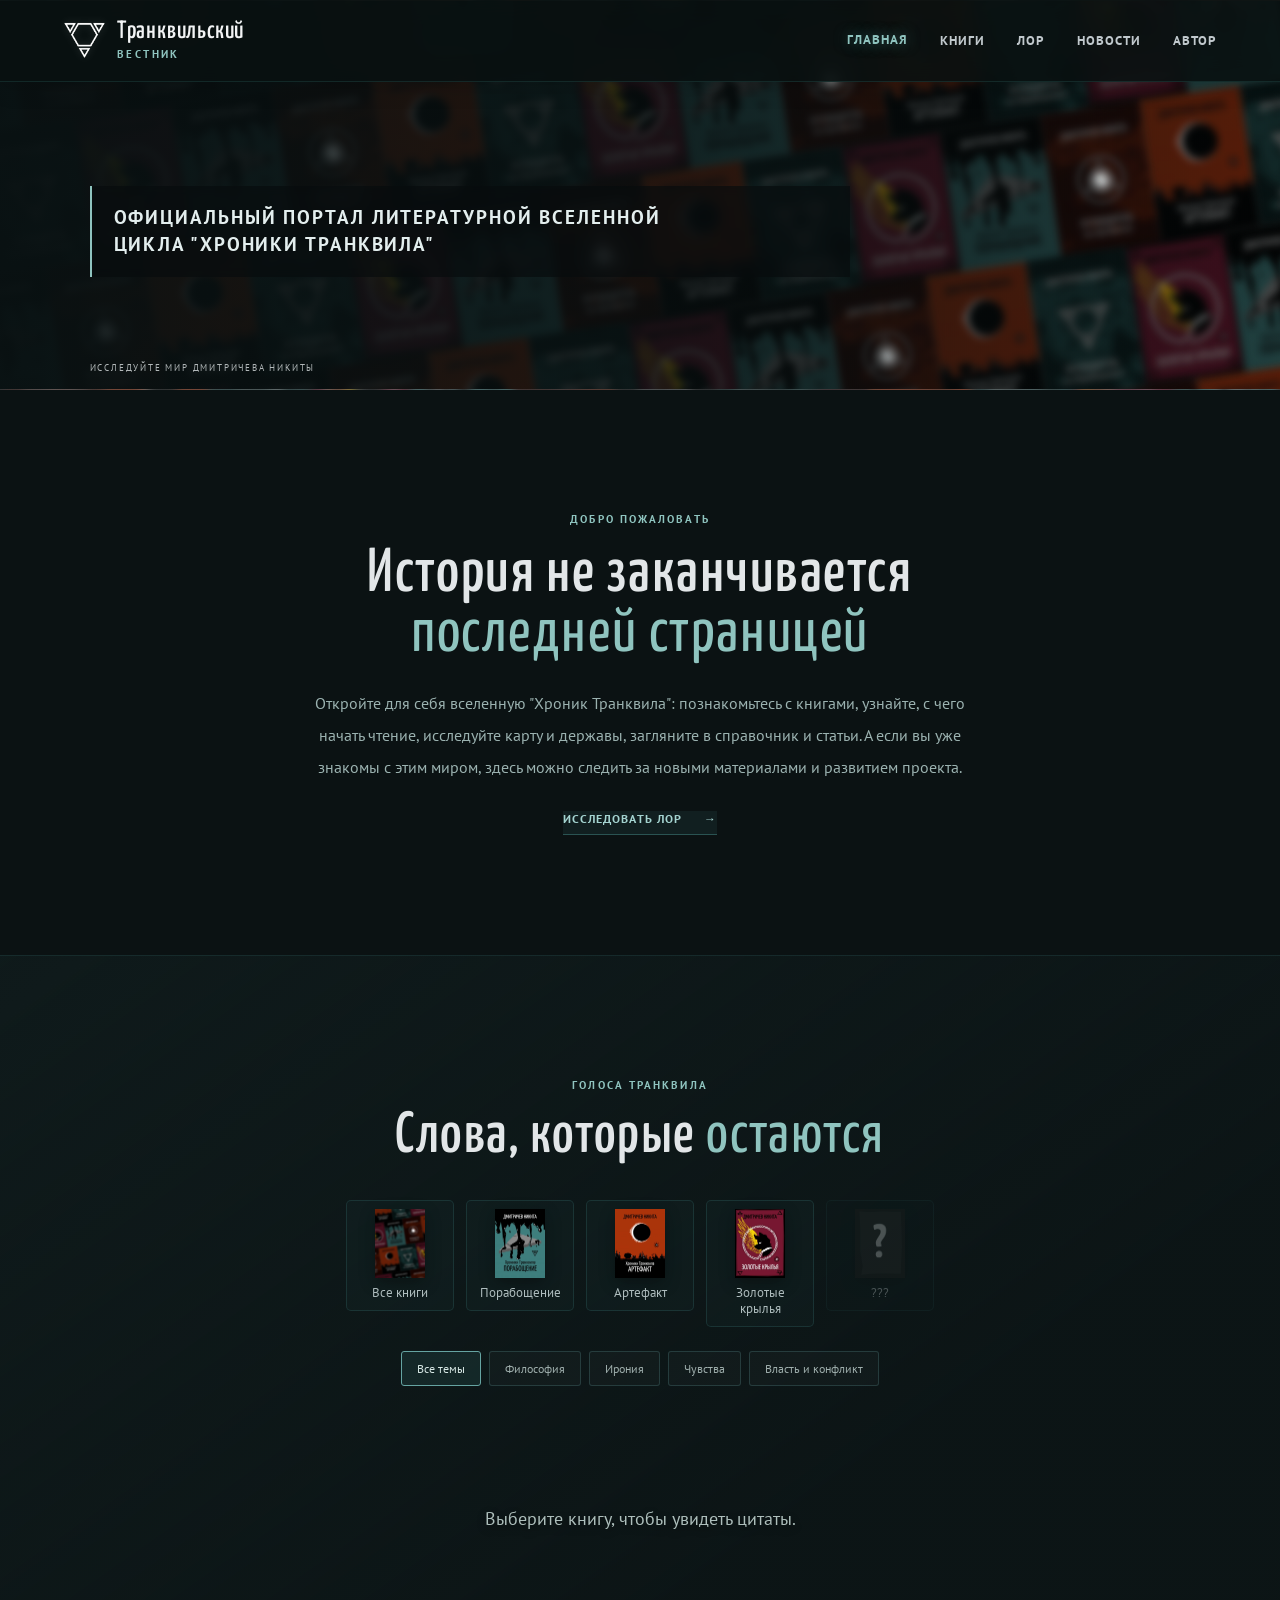
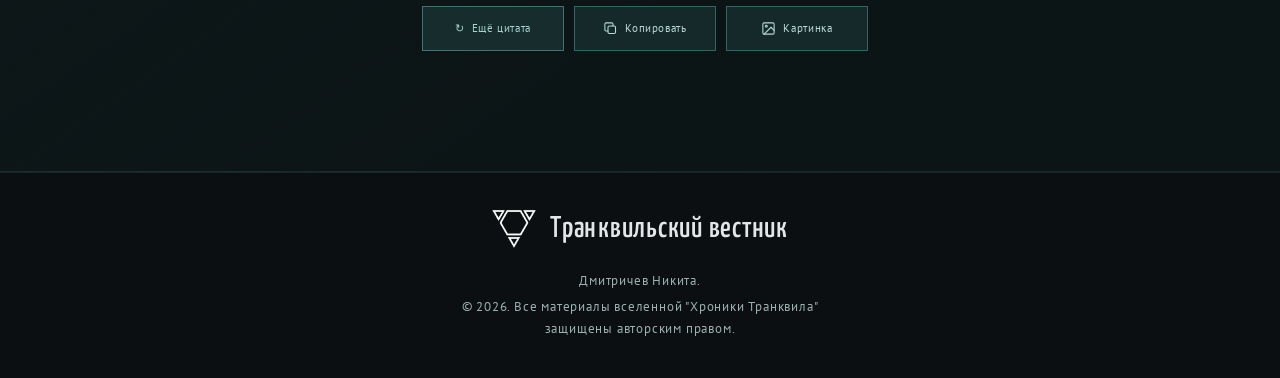
==== index.html @ 4d83cc24 "Update quote generator script cache version" ====
<!DOCTYPE html>
<html lang="ru">
<head>
  <meta charset="UTF-8">
  <meta name="viewport" content="width=device-width, initial-scale=1.0">
  <meta name="theme-color" content="#101214">
  <meta name="description" content="Транквильский вестник — официальный портал литературной вселенной Хроник Транквила.">
  <title>Транквильский вестник — Хроники Транквила</title>
  <link rel="icon" href="assets/images/icons/%D0%98%D0%BA%D0%BE%D0%BD%D0%BA%D0%B0-%D1%81%D0%B0%D0%B9%D1%82%D0%B0.ico" sizes="any">
  <link rel="preconnect" href="https://fonts.googleapis.com">
  <link rel="preconnect" href="https://fonts.gstatic.com" crossorigin>
  <link href="https://fonts.googleapis.com/css2?family=PT+Sans:wght@400;700&family=Yanone+Kaffeesatz:wght@200;300;400;500;600;700&display=swap" rel="stylesheet">
  <link rel="stylesheet" href="assets/css/style.css?v=20261125-classic-square-teal">
</head>
<body>
  <header class="site-header">
    <a class="brand" href="/" aria-label="Транквильский вестник — на главную"><img class="brand-crest" src="/assets/images/countries/%D0%93%D0%B5%D1%80%D0%B1%20%D0%9A%D0%B0%D1%80%D1%82%D1%80%D0%B0%D0%B4%D0%B0%20%D0%B2%D0%B5%D0%BA%D1%82%D0%BE%D1%80.png?v=20261125-white-crests" alt=""><span class="brand-name">Транквильский <span>вестник</span></span></a>
    <button class="menu-toggle" type="button" aria-label="Открыть меню" aria-expanded="false"><span></span><span></span></button>
    <nav class="main-nav" aria-label="Основная навигация">
      <a class="active" href="/">Главная</a><a href="/books/">Книги</a><a href="/lore/">Лор</a><a href="/news/">Новости</a><a href="/author/">Автор</a>
    </nav>
  </header>
  <main>
    <section class="hero" id="home">
      <div class="hero-shade"></div>
      <div class="hero-content">
        <p class="eyebrow">Официальный&nbsp;портал литературной&nbsp;вселенной<br>цикла&nbsp;&quot;Хроники&nbsp;Транквила&quot;</p>
        <h1>Хроники<br><em>Транквиля</em></h1>
        <span class="ornament" aria-hidden="true"></span>
        <p class="hero-copy">Мир, в котором у каждой истории есть своя цена,<br class="desktop-only"> у каждого выбора — последствия, а у каждой легенды — начало.</p>
      </div>
      <div class="hero-bottom"><span>Исследуйте мир Дмитричева Никиты</span></div>
    </section>
    <section class="intro section-wrap" id="setting">
      <p class="eyebrow">Добро пожаловать</p>
      <h2>История не заканчивается<br><em>последней страницей</em></h2>
      <p class="section-lead">Откройте для себя вселенную &quot;Хроник Транквила&quot;: познакомьтесь с книгами, узнайте, с чего начать чтение, исследуйте карту и державы, загляните в справочник и статьи. А если вы уже знакомы с этим миром, здесь можно следить за новыми материалами и развитием проекта.</p>
      <a class="text-link" href="/lore/">Исследовать Лор <span>→</span></a>
    </section>
    <section class="quote-section" id="quotes">
      <div class="quote-inner quote-generator">
        <p class="eyebrow">Голоса Транквила</p>
        <h2 class="quote-generator-title">Слова, которые <em>остаются</em></h2>
        <div class="quote-book-filters" id="quote-book-filters" aria-label="Фильтр по книге">
          <button class="quote-book-filter is-active" type="button" data-quote-book="all" aria-pressed="true"><img src="/assets/images/books/Все%20книги.png" alt=""><span>Все книги</span></button>
          <button class="quote-book-filter" type="button" data-quote-book="Порабощение" aria-pressed="false"><img src="/assets/images/books/Обложка%20Порабощение.png" alt=""><span>Порабощение</span></button>
          <button class="quote-book-filter" type="button" data-quote-book="Артефакт" aria-pressed="false"><img src="/assets/images/books/Обложка%20Артефакт.png" alt=""><span>Артефакт</span></button>
          <button class="quote-book-filter" type="button" data-quote-book="Золотые крылья" aria-pressed="false"><img src="/assets/images/books/Обложка%20Золотые%20крылья.png" alt=""><span>Золотые крылья</span></button>
          <div class="quote-book-filter is-disabled quote-book-coming" title="Скоро" aria-label="??? — Скоро"><img src="/assets/images/books/Обложка%20Неизвестно.png" alt=""><span>???</span></div>
        </div>
        <div class="quote-theme-filters" id="quote-theme-filters" aria-label="Фильтр по тематике">
          <button class="quote-theme-filter is-active" type="button" data-quote-theme="all" aria-pressed="true">Все темы</button>
          <button class="quote-theme-filter" type="button" data-quote-theme="Философия" aria-pressed="false">Философия</button>
          <button class="quote-theme-filter" type="button" data-quote-theme="Ирония" aria-pressed="false">Ирония</button>
          <button class="quote-theme-filter" type="button" data-quote-theme="Чувства" aria-pressed="false">Чувства</button>
          <button class="quote-theme-filter" type="button" data-quote-theme="Власть и конфликт" aria-pressed="false">Власть и конфликт</button>
        </div>
        <p class="quote-note" id="quote-status" role="status">Выберите книгу и тему, чтобы увидеть цитаты.</p>
        <div class="quote-display" aria-live="polite">
          <blockquote id="quote-text"></blockquote>
          <p class="quote-source" id="quote-source"></p>
        </div>
        <div class="quote-actions">
          <span class="quote-counter" id="quote-counter" aria-live="polite"></span>
          <button class="outline-button" id="new-quote" type="button"><span aria-hidden="true">↻</span> Ещё цитата</button>
          <button class="outline-button quote-secondary-button" id="copy-quote" type="button"><svg class="quote-button-icon" viewBox="0 0 24 24" aria-hidden="true" focusable="false"><rect x="8" y="8" width="12" height="12" rx="2"/><path d="M16 8V5a2 2 0 0 0-2-2H5a2 2 0 0 0-2 2v9a2 2 0 0 0 2 2h3"/></svg>Копировать</button>
          <button class="outline-button quote-secondary-button" id="make-quote-image" type="button"><svg class="quote-button-icon" viewBox="0 0 24 24" aria-hidden="true" focusable="false"><rect x="3" y="3" width="18" height="18" rx="2"/><circle cx="8.5" cy="8.5" r="1.5"/><path d="m21 15-5-5L5 21"/></svg>Картинка</button>
        </div>
        <div class="quote-image-panel" id="quote-image-panel" hidden>
          <canvas id="quote-image-canvas" width="1080" height="1080" aria-label="Изображение с цитатой"></canvas>
          <div class="quote-image-actions">
            <button class="outline-button" id="quote-image-background" type="button"><svg class="quote-button-icon" viewBox="0 0 24 24" aria-hidden="true" focusable="false"><rect x="3" y="3" width="18" height="18" rx="1.5"/><path d="M5 19 19 5M5 13l8-8M11 19l8-8"/></svg>Сменить фон</button>
            <button class="outline-button" id="quote-image-crest" type="button"><svg class="quote-button-icon" viewBox="0 0 24 24" aria-hidden="true" focusable="false"><path d="M12 22s8-4 8-11V5l-8-3-8 3v6c0 7 8 11 8 11Z"/></svg>Сменить герб</button>
            <button class="outline-button" id="quote-image-copy" type="button"><svg class="quote-button-icon" viewBox="0 0 24 24" aria-hidden="true" focusable="false"><rect x="8" y="8" width="12" height="12" rx="2"/><path d="M16 8V5a2 2 0 0 0-2-2H5a2 2 0 0 0-2 2v9a2 2 0 0 0 2 2h3"/></svg>Копировать</button>
            <button class="outline-button" id="quote-image-download" type="button"><svg class="quote-button-icon" viewBox="0 0 24 24" aria-hidden="true" focusable="false"><path d="M5 3h12l4 4v14H3V3h2Z"/><path d="M7 3v6h10V3M7 21v-7h10v7"/></svg>Сохранить</button>
          </div>
          <p class="quote-image-status" id="quote-image-status" role="status"></p>
        </div>
      </div>
    </section>
  </main>
  <footer class="site-footer"><div class="footer-inner"><div class="footer-heading"><img src="/assets/images/countries/%D0%93%D0%B5%D1%80%D0%B1%20%D0%9A%D0%B0%D1%80%D1%82%D1%80%D0%B0%D0%B4%D0%B0%20%D0%B2%D0%B5%D0%BA%D1%82%D0%BE%D1%80.png?v=20261125-white-crests" alt="" class="footer-crest"><h2>Транквильский вестник</h2></div><div class="footer-copy"><p>Дмитричев Никита.</p><p>© 2026. Все материалы вселенной &quot;Хроники Транквила&quot;<br>защищены авторским правом.</p></div></div></footer>
  <script src="assets/js/main.js?v=20261125-quote-counters-1"></script>
</body>
</html>
---- assets/css/style.css ----
:root {
  --bg: #11100e;
  --bg-soft: #191713;
  --panel: #201c16;
  --gold: #c5a66b;
  --gold-light: #e0c58d;
  --text: #eee9df;
  --muted: #a49b8d;
  --line: rgba(197, 166, 107, .25);
  --serif: "Cormorant Garamond", Georgia, serif;
  --sans: "Manrope", Arial, sans-serif;
}
* { box-sizing: border-box; }
html { scroll-behavior: smooth; scroll-padding-top: 88px; }
body { margin: 0; background: var(--bg); color: var(--text); font-family: var(--sans); line-height: 1.7; }
a { color: inherit; text-decoration: none; }
button { font: inherit; }
.site-header { position: absolute; z-index: 10; inset: 0 0 auto; min-height: 88px; display: flex; align-items: center; justify-content: space-between; gap: 30px; padding: 18px 6vw; border-bottom: 1px solid rgba(255,255,255,.09); }
.brand { display: inline-flex; align-items: center; gap: 13px; }
.brand-mark { width: 42px; height: 42px; display: grid; place-items: center; border: 1px solid var(--gold); color: var(--gold-light); font: 600 30px var(--serif); }
.brand-name { font: 600 20px/1.05 var(--serif); letter-spacing: .04em; }
.brand-name span { display: block; color: var(--gold); font-size: 15px; letter-spacing: .19em; text-transform: uppercase; margin-top: 5px; }
.main-nav { display: flex; align-items: center; gap: clamp(18px, 3vw, 42px); }
.main-nav a { color: #d4cec3; font-size: 12px; letter-spacing: .09em; text-transform: uppercase; transition: color .2s ease; }
.main-nav a:hover, .main-nav a.active { color: var(--gold-light); }
.menu-toggle { display: none; background: none; border: 0; padding: 8px; }
.menu-toggle span { display: block; width: 25px; height: 1px; margin: 6px; background: var(--gold-light); }
.hero { min-height: 760px; height: min(900px, 100svh); position: relative; display: flex; align-items: center; padding: 130px 10vw 100px; overflow: hidden; background: radial-gradient(ellipse at 70% 42%, rgba(105,76,40,.24), transparent 45%), linear-gradient(110deg, #11100e 10%, #1c1914 58%, #100f0d); }
.hero::before { content: ""; position: absolute; inset: 0; opacity: .22; background: repeating-linear-gradient(115deg, transparent 0 90px, rgba(197,166,107,.08) 91px, transparent 92px 180px); mask-image: linear-gradient(90deg, transparent, #000 65%); }
.hero-shade { position: absolute; inset: 0; background: linear-gradient(90deg, rgba(17,16,14,.98), rgba(17,16,14,.72) 52%, rgba(17,16,14,.2)); }
.hero-content { position: relative; max-width: 760px; }
.eyebrow { color: var(--gold); font-size: 10px; font-weight: 600; letter-spacing: .25em; line-height: 1.6; text-transform: uppercase; }
h1, h2, h3, blockquote { font-family: var(--serif); font-weight: 500; }
.hero h1 { margin: 20px 0 5px; font-size: clamp(64px, 10vw, 132px); line-height: .78; letter-spacing: -.035em; }
h1 em, h2 em { color: var(--gold-light); font-weight: 400; }
.ornament { display: block; margin: 32px 0 16px; color: var(--gold); font-size: 20px; }
.hero-copy { color: #c2baad; font-size: 14px; line-height: 2; }
.text-link { display: inline-flex; gap: 22px; align-items: center; margin-top: 28px; padding-bottom: 8px; border-bottom: 1px solid var(--gold); color: var(--gold-light); font-size: 11px; letter-spacing: .15em; text-transform: uppercase; transition: gap .2s ease, color .2s ease; }
.text-link:hover { gap: 30px; color: #fff0cc; }
.hero-bottom { position: absolute; bottom: 30px; left: 10vw; right: 10vw; display: flex; justify-content: space-between; color: #8f877a; font-size: 9px; letter-spacing: .2em; text-transform: uppercase; }
.scroll-mark { color: var(--gold); font-size: 18px; }
.section-wrap { width: min(1120px, 84vw); margin-inline: auto; }
.intro { padding-block: 125px 135px; text-align: center; }
h2 { margin: 15px 0 22px; font-size: clamp(42px, 6vw, 70px); line-height: .98; }
.section-lead { max-width: 650px; margin: 0 auto; color: var(--muted); font-size: 14px; line-height: 2; }
.feature-section { display: grid; grid-template-columns: 1fr 1fr; min-height: 470px; background: var(--bg-soft); }
.feature-image { min-height: 420px; background: radial-gradient(ellipse at center, rgba(197,166,107,.15), transparent 58%), linear-gradient(135deg, #272117, #14120f); border-block: 1px solid var(--line); }
.feature-copy { align-self: center; max-width: 520px; padding: 70px 9vw 70px 7vw; }
.feature-copy h2 { font-size: clamp(42px, 5vw, 64px); }
.feature-copy p:not(.eyebrow) { color: var(--muted); font-size: 13px; line-height: 2; }
.quote-section { padding: 115px 8vw; text-align: center; background: #171510; border-block: 1px solid var(--line); }
.quote-inner { max-width: 850px; margin: auto; }
blockquote { margin: 30px auto 18px; color: #e9dfce; font-size: clamp(28px, 4.5vw, 48px); line-height: 1.2; }
.quote-source { color: var(--gold); font-size: 11px; letter-spacing: .1em; }
.outline-button { margin-top: 24px; padding: 12px 20px; border: 1px solid var(--line); background: transparent; color: var(--gold-light); cursor: pointer; font-size: 10px; letter-spacing: .13em; text-transform: uppercase; transition: background .2s ease; }
.outline-button:hover { background: rgba(197,166,107,.1); }
.quote-note { color: #716b60; font-size: 10px; }
.reference-section { padding-block: 125px; text-align: center; }
.tile-grid { display: grid; grid-template-columns: repeat(4, 1fr); gap: 12px; margin-top: 55px; text-align: left; }
.info-tile { position: relative; min-height: 225px; padding: 25px 22px; border: 1px solid var(--line); background: linear-gradient(145deg, rgba(197,166,107,.06), transparent 65%); transition: transform .25s ease, border-color .25s ease, background .25s ease; }
.info-tile:hover { transform: translateY(-5px); border-color: rgba(197,166,107,.65); background-color: rgba(197,166,107,.05); }
.tile-number { color: var(--gold); font-size: 10px; letter-spacing: .15em; }
.info-tile h3 { margin: 35px 0 8px; font-size: 27px; }
.info-tile p { color: var(--muted); font-size: 11px; line-height: 1.8; }
.tile-arrow { position: absolute; right: 20px; bottom: 20px; color: var(--gold); }
.news-section { padding-block: 110px; background: var(--bg-soft); border-block: 1px solid var(--line); text-align: center; }
.empty-news { max-width: 650px; margin: 45px auto 0; padding: 30px; border: 1px dashed var(--line); color: #8d8578; font: 20px var(--serif); }
.author-section { padding-block: 110px; text-align: center; }
.site-footer { padding: 38px 8vw; border-top: 1px solid var(--line); text-align: center; color: #81796d; font-size: 10px; letter-spacing: .08em; }
.footer-brand { color: var(--gold-light); font: 24px var(--serif); }
.site-footer p { margin: 7px 0 18px; }
.desktop-only { display: initial; }
@media (max-width: 900px) {
  .site-header { padding-inline: 5vw; }
  .main-nav { gap: 16px; }
  .main-nav a { font-size: 10px; }
  .tile-grid { grid-template-columns: repeat(2, 1fr); }
}
@media (max-width: 680px) {
  html { scroll-padding-top: 70px; }
  .site-header { min-height: 70px; padding: 12px 6vw; background: rgba(17,16,14,.94); }
  .brand-mark { width: 36px; height: 36px; font-size: 25px; }
  .brand-name { font-size: 17px; }
  .brand-name span { font-size: 12px; }
  .menu-toggle { display: block; }
  .main-nav { position: absolute; top: 69px; left: 0; right: 0; display: none; flex-direction: column; align-items: stretch; gap: 0; padding: 10px 6vw 18px; background: #15130f; border-bottom: 1px solid var(--line); }
  .main-nav.open { display: flex; }
  .main-nav a { padding: 13px 0; border-bottom: 1px solid rgba(255,255,255,.06); font-size: 11px; }
  .hero { min-height: 690px; height: 92svh; padding: 120px 8vw 90px; }
  .hero h1 { font-size: clamp(62px, 16vw, 92px); }
  .hero-copy { font-size: 12px; }
  .desktop-only { display: none; }
  .hero-bottom { left: 8vw; right: 8vw; bottom: 22px; }
  .intro { padding-block: 85px 95px; }
  .section-wrap { width: 86vw; }
  .feature-section { grid-template-columns: 1fr; }
  .feature-image { min-height: 230px; }
  .feature-copy { padding: 55px 8vw 65px; }
  .quote-section, .reference-section, .news-section, .author-section { padding-block: 85px; }
  .tile-grid { gap: 9px; margin-top: 35px; }
  .info-tile { min-height: 195px; padding: 18px 15px; }
  .info-tile h3 { margin-top: 28px; font-size: 23px; }
  .info-tile p { font-size: 10px; }
}
@media (prefers-reduced-motion: reduce) {
  *, *::before, *::after { scroll-behavior: auto !important; transition-duration: .01ms !important; animation-duration: .01ms !important; }
}
/* Внутренние страницы */
.page-shell { min-height: 100vh; }
.page-header { position: relative; background: rgba(17,16,14,.98); }
.page-main { min-height: 65vh; }
.page-heading { padding: 90px 8vw 70px; text-align: center; background: radial-gradient(ellipse at 50% 0%, rgba(105,76,40,.2), transparent 65%), #171510; border-bottom: 1px solid var(--line); }
.page-heading h1 { margin: 15px 0 18px; font-size: clamp(48px, 7vw, 82px); line-height: 1; color: var(--gold-light); }
.page-lead { max-width: 720px; margin: 0 auto; color: var(--muted); font-size: 14px; line-height: 2; }
.page-content { width: min(1120px, 84vw); margin: 0 auto; padding: 70px 0 110px; }
.content-section { margin: 0 0 65px; }
.content-section h2 { font-size: clamp(34px, 4vw, 48px); }
.content-section > p, .placeholder-copy { color: var(--muted); line-height: 2; }
.placeholder-grid, .link-grid { display: grid; grid-template-columns: repeat(2, minmax(0, 1fr)); gap: 16px; }
.placeholder-card, .placeholder-panel { position: relative; padding: 30px; border: 1px solid var(--line); background: linear-gradient(145deg, rgba(197,166,107,.06), transparent 70%); }
.placeholder-card h3, .link-card h2 { margin: 12px 0; color: var(--gold-light); font: 500 32px/1.1 var(--serif); }
.placeholder-card p, .placeholder-panel p { color: var(--muted); font-size: 13px; line-height: 1.9; }
.placeholder-small { font-size: 11px !important; }
.status-note { display: inline-block; margin-top: 8px; padding: 5px 10px; border: 1px solid var(--line); color: var(--gold); font-size: 10px; letter-spacing: .1em; text-transform: uppercase; }
.link-card { display: block; transition: border-color .2s ease, transform .2s ease; }
.link-card:hover { border-color: var(--gold); transform: translateY(-3px); }
.link-card h2 { font-size: 30px; }
.link-card .tile-arrow { position: absolute; right: 24px; bottom: 22px; }
.article-list { border-top: 1px solid var(--line); }
.article-list a { position: relative; display: block; padding: 25px 55px 25px 10px; border-bottom: 1px solid var(--line); transition: padding .2s ease, background .2s ease; }
.article-list a:hover { padding-left: 20px; background: rgba(197,166,107,.04); }
.article-list h2 { margin: 8px 0 0; font-size: clamp(28px, 4vw, 40px); color: var(--text); }
.article-list .tile-arrow { position: absolute; right: 15px; top: 50%; transform: translateY(-50%); }
.placeholder-panel { text-align: center; padding: 55px 30px; }
.placeholder-panel h2 { color: var(--gold-light); }
.map-placeholder { min-height: 360px; display: grid; align-content: center; justify-items: center; background: radial-gradient(ellipse at center, rgba(197,166,107,.12), transparent 65%), #171510; }
.placeholder-symbol { color: var(--gold); font-size: 32px; }
.page-content .text-link { margin-top: 18px; }
@media (max-width: 680px) {
  .page-header { position: relative; }
  .page-heading { padding: 65px 7vw 50px; }
  .page-content { width: 86vw; padding: 48px 0 75px; }
  .placeholder-grid, .link-grid { grid-template-columns: 1fr; }
  .placeholder-card, .placeholder-panel { padding: 23px; }
  .content-section { margin-bottom: 48px; }
}


/* ===== Новая визуальная система: холодная тёмная палитра ===== */
:root {
  color-scheme: dark;
  --bg: #101214;
  --bg-soft: #171b1e;
  --panel: #20262a;
  --panel-raised: #272e33;
  --slate: #30383d;
  --asphalt: #242a2e;
  --teal: #3e7e7e;
  --teal-bright: #65a4a2;
  --rust: #aa340a;
  --rust-bright: #d05227;
  --text: #e2e6e8;
  --muted: #a7b0b5;
  --line: rgba(190, 204, 209, .16);
  --line-strong: rgba(190, 204, 209, .3);
  --serif: "Reforma", "Arial Narrow", "PT Sans", sans-serif;
  --sans: "PT Sans", Arial, sans-serif;
  --glow-teal: 0 0 0 1px rgba(62,126,126,.48), 0 0 22px rgba(62,126,126,.22);
  --glow-rust: 0 0 0 1px rgba(170,52,10,.5), 0 0 22px rgba(170,52,10,.2);
}
html { scroll-behavior: smooth; }
body { background: var(--bg); color: var(--text); font-family: var(--sans); }
h1,h2,h3,h4,blockquote,.brand-name,.footer-brand { font-family: var(--serif); font-weight: 500; letter-spacing: .015em; }
.site-header { min-height: 94px; padding: 16px clamp(22px,6vw,92px); background: rgba(12,15,17,.88); border-bottom: 1px solid var(--line); backdrop-filter: blur(14px); }
.page-header { position: relative; background: #121619; }
.brand { gap: 15px; }
.brand-mark { width: 48px; height: 48px; border: 1px solid var(--teal); color: var(--teal-bright); font: 500 29px/1 var(--serif); transform: rotate(45deg); }
.brand-mark::first-letter { transform: rotate(-45deg); }
.brand-name { color: var(--text); font-size: 22px; letter-spacing: .04em; }
.brand-name span { color: var(--teal-bright); font: 600 12px/1.2 var(--sans); letter-spacing: .25em; }
.main-nav { gap: clamp(15px,2.5vw,36px); }
.main-nav a { color: #c1c9cd; font: 600 13px var(--sans); letter-spacing: .08em; transition: color .2s ease, transform .2s ease, text-shadow .2s ease; }
.main-nav a:hover,.main-nav a.active { color: #fff; text-shadow: 0 0 14px rgba(62,126,126,.75); transform: translateY(-1px); }
.menu-toggle span { background: var(--teal-bright); }
.hero { min-height: min(820px,100svh); height: 820px; padding: 150px 9vw 110px; background: #0c1012 url('/assets/images/backgrounds/hero-banner.jpg') center 44%/cover no-repeat; }
.hero::before { content:""; position:absolute; inset:0; opacity:.16; background: repeating-linear-gradient(135deg, transparent 0 74px, rgba(190,204,209,.12) 75px, transparent 76px 150px); mask-image:linear-gradient(90deg,transparent,#000 80%); }
.hero-shade { background: linear-gradient(90deg,rgba(8,11,13,.78),rgba(8,11,13,.42) 52%,rgba(8,11,13,.12)), linear-gradient(0deg,rgba(8,11,13,.42),transparent 35%); }
.hero-content { max-width: 720px; }
.eyebrow { color: var(--teal-bright); font: 700 11px/1.6 var(--sans); letter-spacing: .19em; }
.hero h1 { font: 500 clamp(58px,8vw,108px)/.94 var(--serif); letter-spacing: .015em; text-shadow: 0 3px 28px rgba(0,0,0,.45); }
h1 em,h2 em { color: var(--teal-bright); font-style: normal; }
.ornament { width: 78px; height: 1px; margin: 28px 0 20px; background: linear-gradient(90deg,var(--teal),transparent); font-size: 0; }
.hero-copy { color: #d0d7da; font-size: 16px; line-height: 1.8; }
.text-link { border-bottom-color: var(--teal); color: #8fc2c0; font: 700 12px var(--sans); letter-spacing: .09em; transition: transform .2s ease, box-shadow .2s ease, color .2s ease; }
.text-link:hover { gap: 24px; color: #fff; box-shadow: 0 4px 0 -3px var(--teal-bright), 0 8px 18px -12px var(--teal-bright); }
.hero-bottom { color: #c1c9cd; }
.scroll-mark { color: var(--teal-bright); }
.section-wrap { width: min(1160px,86vw); }
.intro { padding-block: 110px 120px; }
.intro h2,.content-section h2 { font-size: clamp(38px,5vw,62px); }
.section-lead { color: var(--muted); font-size: 16px; }
.quote-section,.news-section { background: #151a1d; border-color: var(--line); }
blockquote { color: var(--text); }
.quote-source { color: var(--teal-bright); }
.outline-button { border: 1px solid var(--teal); color: #9ac9c7; background: rgba(62,126,126,.06); transition: transform .2s ease, box-shadow .2s ease, background .2s ease; }
.outline-button:hover { transform: scale(1.035); box-shadow: var(--glow-teal); background: rgba(62,126,126,.14); }
.tile-grid { gap: 16px; }
.info-tile,.placeholder-card,.placeholder-panel { border: 1px solid var(--line); background: linear-gradient(145deg,rgba(255,255,255,.035),transparent 65%),var(--panel); }
.info-tile { transition: transform .22s ease, border-color .22s ease, box-shadow .22s ease, background .22s ease; }
.info-tile:hover,.link-card:hover,.placeholder-card a:hover { transform: scale(1.025); border-color: var(--teal); box-shadow: var(--glow-teal); }
.info-tile h3,.placeholder-card h3,.link-card h2 { color: var(--text); }
.info-tile p,.placeholder-card p,.placeholder-panel p { color: var(--muted); }
.tile-number,.tile-arrow { color: var(--teal-bright); }
.feature-section { background: var(--bg-soft); }
.feature-image { background: #121719 url('/assets/images/books/books-photo.jpg') center/cover no-repeat; border-color: var(--line); }
.feature-copy p:not(.eyebrow) { color: var(--muted); }
.site-footer { background: #0c0f11; border-top-color: var(--line); color: #929da2; }
.footer-brand { color: var(--text); }
.page-heading { padding: 86px 8vw 68px; background: radial-gradient(ellipse at 50% 0%,rgba(62,126,126,.13),transparent 66%),#151a1d; border-bottom: 1px solid var(--line); }
.page-heading h1 { color: var(--text); font: 500 clamp(48px,7vw,78px)/1.05 var(--serif); }
.page-lead { color: var(--muted); font-size: 16px; }
.page-content { width: min(1160px,86vw); }
.content-section h2 { color: var(--text); }
.placeholder-grid,.link-grid { gap: 18px; }
.placeholder-card,.placeholder-panel { padding: 30px; }
.placeholder-card h3,.link-card h2 { font: 500 32px/1.12 var(--serif); }
.status-note { border-color: rgba(170,52,10,.55); color: #e17a56; background: rgba(170,52,10,.08); }
.link-card { transition: transform .22s ease,border-color .22s ease,box-shadow .22s ease; }
.article-list { border-color: var(--line); }
.article-list a { border-color: var(--line); transition: padding .2s ease,background .2s ease,border-color .2s ease; }
.article-list a:hover { padding-left: 20px; background: rgba(62,126,126,.08); border-color: var(--teal); }
.article-list h2 { color: var(--text); }
.map-placeholder { background: radial-gradient(ellipse at center,rgba(62,126,126,.12),transparent 65%),#171d20; }
.placeholder-symbol { color: var(--teal-bright); }
.page-content .text-link { margin-top: 18px; }
.site-footer a:hover { color: var(--teal-bright); }
a,button { -webkit-tap-highlight-color: transparent; }
a:focus-visible,button:focus-visible { outline: 2px solid var(--teal-bright); outline-offset: 4px; }
@keyframes rise-in { from { opacity:0; transform:translateY(16px); } to { opacity:1; transform:translateY(0); } }
.hero-content,.page-heading,.page-content,.intro,.quote-inner { animation: rise-in .65s ease both; }
@media (hover:hover) and (pointer:fine) {
  .main-nav a:hover,.text-link:hover,.outline-button:hover,.link-card:hover,.info-tile:hover { transform: scale(1.035); }
  .main-nav a:hover,.text-link:hover { text-shadow: 0 0 14px rgba(62,126,126,.55); }
}
@media (max-width:680px) {
  .site-header { min-height:72px; padding:12px 6vw; }
  .brand-mark { width:38px;height:38px;font-size:23px; }
  .brand-name { font-size:18px; }
  .brand-name span { font-size:10px; }
  .main-nav { background:#121719; border-color:var(--line); }
  .hero { min-height:680px;height:90svh;padding:120px 8vw 90px;background-position:55% center; }
  .hero-shade { background:linear-gradient(90deg,rgba(8,11,13,.72),rgba(8,11,13,.22)),linear-gradient(0deg,rgba(8,11,13,.5),transparent 60%); }
  .hero h1 { font-size:clamp(54px,14vw,84px); }
  .hero-copy { font-size:14px; }
  .page-heading { padding:64px 7vw 48px; }
  .page-content { width:86vw; }
}
@media (prefers-reduced-motion:reduce) {
  *,*::before,*::after { scroll-behavior:auto!important; transition-duration:.01ms!important; animation-duration:.01ms!important; animation-iteration-count:1!important; }
}

.section-return-wrap { padding-top: 0; padding-bottom: 55px; }
.section-return { display:inline-flex; align-items:center; gap:10px; padding:11px 16px; border:1px solid var(--line-strong); color:var(--teal-bright); font:700 12px var(--sans); transition:transform .2s ease,box-shadow .2s ease,border-color .2s ease; }
.section-return:hover { transform:scale(1.035); border-color:var(--teal); box-shadow:var(--glow-teal); }
.books-photo { display:block; width:100%; max-height:650px; object-fit:cover; border:1px solid var(--line); }
.books-photo-caption { margin-top:12px; color:var(--muted); font-size:12px; }
@media(max-width:680px) { .section-return-wrap { padding-bottom:36px; } }

/* Supplied site banner and Cartada crest */
.brand-crest { display:block; width:52px; height:52px; object-fit:contain; flex:0 0 auto; filter:drop-shadow(0 0 10px rgba(62,126,126,.14)); }
.brand-mark { display:none; }
.hero { background-image:url('/assets/images/backgrounds/%D0%A8%D0%B0%D0%BF%D0%BA%D0%B0.png'); background-position:center; background-size:cover; }
.hero::before { display:none; }
.hero-shade { background:linear-gradient(90deg,rgba(8,11,13,.08),rgba(8,11,13,.02)),linear-gradient(0deg,rgba(8,11,13,.18),transparent 30%); }
.hero-content { position:static; max-width:none; opacity:1; pointer-events:none; }
.hero h1,.hero-copy,.hero .eyebrow,.hero .ornament { display:none; }
.hero .text-link { position:absolute; left:50%; bottom:14%; transform:translateX(-50%); padding:14px 22px; background:rgba(12,16,18,.78); border:1px solid var(--teal); color:#d9eeee; backdrop-filter:blur(8px); pointer-events:auto; }
.hero .text-link:hover { transform:translateX(-50%) scale(1.04); box-shadow:var(--glow-teal); }
@media(max-width:680px) {
 .brand-crest { width:40px;height:40px; }
 .hero { min-height:560px;height:78svh;background-position:center; }
 .hero .text-link { bottom:12%; }
}

/* Yanone Kaffeesatz is distributed under the SIL Open Font License 1.1 */
:root { --serif: "Yanone Kaffeesatz", "Arial Narrow", sans-serif; }
h1,h2,h3,h4,blockquote,.brand-name,.footer-brand,.page-heading h1,.placeholder-card h3,.link-card h2,.article-list h2 {
  font-family:"Yanone Kaffeesatz","Arial Narrow",sans-serif;
  font-weight:500;
  letter-spacing:.025em;
}
.hero h1 { font-family:"Yanone Kaffeesatz","Arial Narrow",sans-serif; }

/* ===== Исправление логотипа и шапки сайта ===== */
.brand {
  display:inline-flex;
  align-items:center;
  gap:12px;
  min-width:0;
  max-width:min(360px,42vw);
  flex:0 1 auto;
}
.brand-crest {
  display:block;
  width:clamp(34px,3.2vw,46px) !important;
  height:clamp(34px,3.2vw,46px) !important;
  max-width:46px !important;
  max-height:46px !important;
  min-width:0;
  object-fit:contain;
  object-position:center;
  flex:0 0 auto;
  filter:drop-shadow(0 0 5px rgba(255,255,255,.16)) !important;
}
.brand-name {
  display:block;
  min-width:0;
  font-family:"Yanone Kaffeesatz","Arial Narrow",sans-serif;
  font-size:clamp(19px,2vw,25px);
  line-height:1;
  white-space:nowrap;
  color:#f2f4f5;
}
.brand-name span {
  display:block;
  margin-top:4px;
  color:#a9b3b8;
  font-family:"PT Sans",Arial,sans-serif;
  font-size:11px;
  letter-spacing:.22em;
}
.site-header {
  position:relative;
  inset:auto;
  min-height:82px;
  width:100%;
  padding:12px clamp(16px,5vw,72px);
  gap:clamp(12px,2vw,28px);
  background:rgba(13,16,18,.97);
  border-bottom:1px solid rgba(190,204,209,.28);
  backdrop-filter:blur(12px);
}
.site-header.page-header { position:relative; }
.main-nav { flex:0 1 auto; flex-wrap:wrap; justify-content:flex-end; }
.main-nav a { white-space:nowrap; }
.top-level-page .page-heading {
  position:relative;
  isolation:isolate;
  display:flex;
  flex-direction:column;
  align-items:center;
  justify-content:center;
  min-height:clamp(220px,27vw,330px);
  padding:48px 8vw;
  overflow:hidden;
  border-top:1px solid rgba(190,204,209,.24);
  border-bottom:1px solid rgba(190,204,209,.24);
  background-color:#111619;
  background-image:
    linear-gradient(90deg,rgba(8,12,14,.38),rgba(8,12,14,.18) 50%,rgba(8,12,14,.38)),
    url('/assets/images/backgrounds/%D0%A8%D0%B0%D0%BF%D0%BA%D0%B0.png');
  background-position:center;
  background-size:cover;
}
.top-level-page .page-heading h1,
.top-level-page .page-heading .eyebrow,
.top-level-page .page-heading .page-lead {
  position:relative;
  z-index:1;
  color:#f0f2f3;
  text-shadow:0 2px 14px rgba(0,0,0,.85);
}
.top-level-page .page-heading .eyebrow { color:#a8d0ce; }
.top-level-page .page-heading .page-lead { color:#e0e5e7; }
body:not(.page-shell) .site-header { position:absolute; top:0; left:0; right:0; background:rgba(9,12,14,.78); }
body:not(.page-shell) .hero {
  min-height:clamp(260px,33vw,390px);
  height:clamp(260px,33vw,390px);
  padding:0;
  display:block;
  background-image:url('/assets/images/backgrounds/%D0%A8%D0%B0%D0%BF%D0%BA%D0%B0.png');
  background-position:center;
  background-size:cover;
  border-block:1px solid rgba(190,204,209,.24);
}
body:not(.page-shell) .hero-shade { background:linear-gradient(90deg,rgba(8,12,14,.1),transparent 55%,rgba(8,12,14,.12)); }
body:not(.page-shell) .hero-content { display:none; }
body:not(.page-shell) .hero-bottom { bottom:14px; left:5vw; right:5vw; color:rgba(235,240,242,.75); }
@media(max-width:900px) {
  .site-header { padding-inline:4vw; }
  .brand { max-width:36vw; }
  .brand-crest { width:38px !important;height:38px !important; }
  .brand-name { font-size:20px; }
  .main-nav { gap:12px; }
  .main-nav a { font-size:10px; }
}
@media(max-width:680px) {
  .site-header,.site-header.page-header {
    min-height:68px;
    padding:9px 5vw;
    gap:8px;
  }
  .brand { max-width:calc(100% - 54px); gap:9px; }
  .brand-crest { width:34px !important;height:34px !important; }
  .brand-name { font-size:18px; }
  .brand-name span { font-size:9px; }
  .menu-toggle { flex:0 0 auto; }
  .main-nav { top:67px; }
  .top-level-page .page-heading { min-height:210px; padding:35px 7vw; background-position:center; }
  body:not(.page-shell) .hero { min-height:210px;height:56vw;max-height:290px; }
}

/* ===== Финальная настройка баннеров и заголовков ===== */
.top-level-page .page-heading {
  background-image:
    linear-gradient(90deg,rgba(8,12,14,.42),rgba(8,12,14,.18) 50%,rgba(8,12,14,.42)),
    url('/assets/images/backgrounds/%D0%A8%D0%B0%D0%BF%D0%BA%D0%B0.png') !important;
  background-position:center center !important;
  background-size:cover !important;
  background-repeat:no-repeat !important;
}
.top-level-page .page-heading h1 { text-transform:uppercase; }
.top-level-page .page-heading { border-block:1px solid rgba(190,204,209,.28); }
body:not(.page-shell) .hero {
  background-image:
    linear-gradient(90deg,rgba(8,12,14,.12),rgba(8,12,14,.04)),
    url('/assets/images/backgrounds/%D0%A8%D0%B0%D0%BF%D0%BA%D0%B0.png') !important;
  background-position:center center !important;
  background-size:cover !important;
}
body:not(.page-shell) .hero-content {
  display:flex !important;
  position:absolute !important;
  inset:auto 7vw 28px 7vw !important;
  flex-direction:column;
  align-items:flex-start;
  gap:5px;
  max-width:760px !important;
  opacity:1 !important;
  pointer-events:auto !important;
  padding:18px 22px;
  background:rgba(8,12,14,.68);
  border-left:2px solid var(--teal-bright);
  backdrop-filter:blur(5px);
}
body:not(.page-shell) .hero .eyebrow {
  display:block !important;
  margin:0;
  color:#e3eeee;
  font-size:clamp(12px,1.35vw,17px);
  letter-spacing:.08em;
  line-height:1.45;
}
body:not(.page-shell) .hero .hero-author {
  display:block;
  margin:0;
  color:#b8c8cb;
  font-size:13px;
}
body:not(.page-shell) .hero h1,
body:not(.page-shell) .hero-copy,
body:not(.page-shell) .hero .ornament { display:none !important; }
body:not(.page-shell) .hero .text-link {
  position:static;
  transform:none;
  margin-top:8px;
  padding:0;
  border:0;
  background:transparent;
  backdrop-filter:none;
}
body:not(.page-shell) .hero .text-link:hover { transform:translateX(3px); }
.section-return { color:var(--teal-bright); }
.site-footer p { max-width:760px; margin:8px auto; line-height:1.6; }
@media(max-width:680px) {
 body:not(.page-shell) .hero-content { inset:auto 5vw 18px 5vw !important; padding:12px 14px; }
 body:not(.page-shell) .hero .eyebrow { font-size:12px; }
 body:not(.page-shell) .hero .hero-author { font-size:11px; }
}

/* Homepage banner copy: left-aligned editorial heading and lead */
body:not(.page-shell) .hero-content { text-align:left; align-items:flex-start; }
body:not(.page-shell) .site-header{position:fixed!important}
body:not(.page-shell) .hero .eyebrow { font-size:clamp(14px,1.6vw,19px); font-weight:700; letter-spacing:.1em; text-transform:uppercase; }
body:not(.page-shell) .hero .hero-author { max-width:650px; color:#e0e7e9; font-size:clamp(14px,1.35vw,17px); line-height:1.65; }
.article-return-wrap { display:flex; flex-wrap:wrap; gap:14px; }


/* Homepage banner spacing and shared footer signature */
body:not(.page-shell) .hero-content {
  inset:auto 7vw 88px 7vw !important;
}
body:not(.page-shell) .hero-bottom {
  bottom:16px;
  left:7vw;
  right:7vw;
  z-index:2;
}
.footer-signature {
  margin:0;
  color:var(--muted);
  font:500 13px "PT Sans",Arial,sans-serif;
  letter-spacing:.035em;
  line-height:1.7;
  text-align:center;
}
.books-return-wrap {
  display:flex;
  justify-content:flex-start;
}
@media(max-width:680px) {
  body:not(.page-shell) .hero-content { inset:auto 5vw 78px 5vw !important; }
  body:not(.page-shell) .hero-bottom { bottom:12px; left:5vw; right:5vw; font-size:11px; }
  .footer-signature { padding-inline:5vw; font-size:11px; }
}


/* ===== Homepage banner: separate the headline from the bottom navigation cue ===== */
body:not(.page-shell) .hero-content {
  inset:auto auto 112px 7vw !important;
  width:min(760px,78vw);
  max-width:760px !important;
  box-sizing:border-box;
}
body:not(.page-shell) .hero-bottom {
  display:flex;
  align-items:center;
  justify-content:space-between;
  gap:20px;
  bottom:14px;
  left:7vw;
  right:7vw;
}
body:not(.page-shell) .scroll-mark {
  display:inline-flex;
  align-items:center;
  justify-content:center;
  width:34px;
  height:34px;
  border:1px solid rgba(220,235,235,.55);
  border-radius:50%;
  color:#edf5f5;
  text-decoration:none;
  font-size:19px;
  transition:background .2s ease,transform .2s ease,border-color .2s ease;
}
body:not(.page-shell) .scroll-mark:hover {
  background:rgba(62,126,126,.32);
  border-color:var(--teal-bright);
  transform:translateY(3px);
}

/* ===== Three-line centered footer with left-aligned copy ===== */
.site-footer {
  display:flex;
  justify-content:center;
  padding:34px 5vw;
}
.footer-inner {
  width:min(100%,560px);
  display:flex;
  flex-direction:column;
  align-items:center;
  gap:14px;
}
.footer-heading {
  display:flex;
  align-items:center;
  justify-content:center;
  gap:14px;
  width:100%;
}
.footer-crest {
  width:44px;
  height:44px;
  object-fit:contain;
}
.footer-heading h2 {
  margin:0;
  color:var(--text);
  font-size:clamp(23px,3vw,30px);
  line-height:1;
  font-weight:500;
}
.footer-copy {
  width:100%;
  padding-left:58px;
  text-align:left;
}
.footer-copy p {
  margin:5px 0;
  color:var(--muted);
  font:13px/1.65 "PT Sans",Arial,sans-serif;
}
@media(max-width:680px) {
  body:not(.page-shell) .hero-content { inset:auto 5vw 94px 5vw !important; width:auto; }
  body:not(.page-shell) .hero-bottom { left:5vw; right:5vw; bottom:12px; }
  .site-footer { padding:28px 6vw; }
  .footer-inner { width:min(100%,420px); }
  .footer-heading { gap:10px; }
  .footer-crest { width:36px;height:36px; }
  .footer-heading h2 { font-size:24px; }
  .footer-copy { padding-left:46px; }
  .footer-copy p { font-size:11px; }
}

/* ===== Explicit banner treatment for every lore subsection ===== */
body.lore-page .page-heading {
  position:relative;
  isolation:isolate;
  min-height:clamp(220px,27vw,330px);
  display:flex;
  flex-direction:column;
  align-items:center;
  justify-content:center;
  padding:48px 8vw;
  overflow:hidden;
  border-block:1px solid rgba(190,204,209,.28);
  background:
    linear-gradient(90deg,rgba(8,12,14,.48),rgba(8,12,14,.2) 50%,rgba(8,12,14,.48)),
    url('/assets/images/backgrounds/%D0%A8%D0%B0%D0%BF%D0%BA%D0%B0.png') center/cover no-repeat;
}
body.lore-page .page-heading h1 {
  text-transform:uppercase !important;
  color:#f0f2f3;
  text-shadow:0 2px 14px rgba(0,0,0,.85);
}
body.lore-page .page-heading .eyebrow { color:#a8d0ce; text-shadow:0 2px 12px #000; }
body.lore-page .page-heading .page-lead { color:#e0e5e7; text-shadow:0 2px 12px #000; }

/* ===== Online dictionary controls ===== */
.guide-dictionary {
  border:1px solid var(--line);
  background:linear-gradient(145deg,rgba(62,126,126,.07),rgba(18,23,26,.92) 45%);
}
.guide-toolbar { padding:clamp(18px,3vw,30px); border-bottom:1px solid var(--line); }
.guide-search-label,.guide-filters label {
  display:block;
  margin-bottom:9px;
  color:var(--text);
  font-size:12px;
  font-weight:700;
  letter-spacing:.06em;
  text-transform:uppercase;
}
.guide-search-wrap {
  display:flex;
  align-items:center;
  gap:12px;
  min-height:52px;
  padding:0 16px;
  border:1px solid var(--line-strong);
  background:#101517;
  color:var(--teal-bright);
  font-size:25px;
}
.guide-search-wrap input {
  width:100%;
  min-width:0;
  border:0;
  outline:0;
  background:transparent;
  color:var(--text);
  font:15px "PT Sans",Arial,sans-serif;
}
.guide-search-wrap input::placeholder { color:var(--muted); }
.guide-filters {
  display:grid;
  grid-template-columns:minmax(180px,1fr) minmax(180px,1fr);
  gap:10px 18px;
  margin-top:20px;
}
.guide-filters label { margin:0; align-self:end; }
.guide-filters select {
  width:100%;
  min-height:42px;
  padding:8px 12px;
  border:1px solid var(--line);
  background:#151b1e;
  color:var(--text);
  font:13px "PT Sans",Arial,sans-serif;
}
.guide-results { min-height:210px; padding:22px; }
.guide-empty { max-width:560px; margin:22px auto; text-align:center; }
.guide-empty-mark { color:var(--teal-bright); font-size:38px; }
.guide-empty h2 { margin:8px 0; color:var(--text); }
.guide-empty p { color:var(--muted); font-size:13px; line-height:1.7; }
.guide-entry {
  padding:18px 0;
  border-bottom:1px solid var(--line);
}
.guide-entry h3 { margin:0 0 8px; color:var(--text); }
.guide-entry p { margin:0; color:var(--muted); line-height:1.65; }
.guide-entry-meta { display:flex; gap:10px; flex-wrap:wrap; margin-bottom:8px; color:var(--teal-bright); font-size:11px; }
.guide-downloads { margin-top:34px; }
@media(max-width:600px) { .guide-filters { grid-template-columns:1fr; } }

/* ===== Historical map selector ===== */
.map-switcher {
  display:flex;
  flex-wrap:wrap;
  gap:10px;
  margin-bottom:18px;
}
.map-period-button {
  padding:11px 18px;
  border:1px solid var(--line-strong);
  background:#151b1e;
  color:var(--muted);
  font:700 12px "PT Sans",Arial,sans-serif;
  cursor:pointer;
  transition:background .2s ease,color .2s ease,border-color .2s ease;
}
.map-period-button.active,.map-period-button[aria-pressed="true"] {
  border-color:var(--teal);
  background:rgba(62,126,126,.16);
  color:#e4f2f1;
}
.map-display .map-placeholder { min-height:360px; }

.guide-filter-group { display:flex; flex-direction:column; gap:9px; min-width:0; }
html { scroll-behavior:smooth; }


/* ===== Map images and visible period controls ===== */
.map-viewer { width:100%; }
.map-switcher { display:flex; justify-content:center; gap:12px; margin:0 0 22px; }
.map-period-button { min-width:150px; padding:12px 22px; border-radius:2px; }
.map-display { width:100%; border:1px solid var(--line-strong); background:#0b0f11; }
.map-image-frame { margin:0; padding:14px; }
.period-map-image { display:block; width:100%; height:auto; max-height:78vh; object-fit:contain; margin:0 auto; }
.map-image-frame figcaption { padding:12px 4px 2px; color:var(--muted); text-align:center; font-size:12px; letter-spacing:.08em; }
@media(max-width:600px) {
  .map-switcher { display:grid; grid-template-columns:1fr 1fr; }
  .map-period-button { min-width:0; padding:11px 8px; }
  .map-image-frame { padding:6px; }
}

/* Keep dictionary controls visibly grouped while the entries are being prepared. */
.guide-dictionary { display:block; width:100%; }
.guide-toolbar { display:block; }
.guide-search-wrap { width:100%; }
.guide-filters { display:grid; }
.guide-filter-group { display:flex; flex-direction:column; gap:9px; }
.guide-empty { display:block; padding:55px 28px; text-align:center; }
.guide-empty h2 { color:var(--text); }
.guide-empty p { max-width:680px; margin:0 auto; color:var(--muted); line-height:1.8; }

/* Footer alignment and intentional copyright wrap */
.footer-copy{padding-left:0!important;text-align:center!important;width:100%}.footer-copy p{text-align:center}

/* Full-viewport interactive map */
.map-fullscreen-section{width:100%;margin:0;padding:20px 0 0}
.map-fullscreen-section .map-switcher{justify-content:center;margin:0 auto 18px;padding:0 16px}
.map-viewport{position:relative;width:100vw;margin-left:calc(50% - 50vw);overflow:hidden;background:#0a0e10;border-block:1px solid var(--line-strong);cursor:grab;touch-action:none;user-select:none}
.map-viewport.is-dragging{cursor:grabbing}
.period-map-image{display:block;width:100%;max-width:none;height:auto;max-height:none;margin:0;object-fit:contain;transform-origin:center center;transition:transform .12s ease-out;pointer-events:none}
.map-viewport.is-dragging .period-map-image{transition:none}
.map-zoom-controls{position:absolute;z-index:4;top:50%;right:18px;transform:translateY(-50%);display:flex;flex-direction:column;align-items:center;gap:10px;padding:14px 10px;border:1px solid rgba(190,204,209,.28);background:rgba(12,17,19,.9);backdrop-filter:blur(8px);color:var(--text)}
.map-zoom-controls label,.map-zoom-controls output{font:700 11px "PT Sans",Arial,sans-serif}
.map-zoom-controls input[type=range]{writing-mode:vertical-lr;direction:rtl;width:24px;height:180px;accent-color:var(--teal-bright);cursor:ns-resize}
.map-zoom-controls button{padding:6px 8px;border:1px solid var(--line-strong);background:transparent;color:var(--text);font-size:10px;cursor:pointer}
.map-pan-hint{position:absolute;left:18px;bottom:12px;margin:0;padding:5px 9px;background:rgba(12,17,19,.78);color:#c5d0d3;font-size:11px;pointer-events:none}
.map-image-error{position:absolute;left:50%;top:50%;transform:translate(-50%,-50%);max-width:80%;padding:14px 18px;background:rgba(12,17,19,.94);color:#ffb7a0;text-align:center}
.map-caption{margin:12px auto 0;color:var(--muted);text-align:center;font-size:12px;letter-spacing:.08em}
@media(max-width:680px){.map-zoom-controls{right:8px;gap:7px;padding:9px 7px}.map-zoom-controls input[type=range]{height:130px}.map-pan-hint{left:8px;bottom:8px;max-width:55%;font-size:9px}}

/* Expandable book selector */
.book-selector{display:grid;grid-template-columns:repeat(3,minmax(0,1fr));gap:18px;align-items:stretch;transition:grid-template-columns .35s ease}
.book-choice{display:flex;flex-direction:column;align-items:stretch;gap:12px;min-width:0;padding:14px;border:1px solid var(--line);background:linear-gradient(155deg,rgba(62,126,126,.1),rgba(21,27,30,.96));color:var(--text);text-align:left;cursor:pointer;transition:border-color .3s ease,background .3s ease,transform .3s ease,box-shadow .3s ease}
.book-choice:hover{border-color:var(--teal-bright);transform:translateY(-4px)}
.book-cover-placeholder{display:grid;place-items:center;width:100%;aspect-ratio:2/3;overflow:hidden;border:1px solid rgba(190,204,209,.24);background:radial-gradient(ellipse at 50% 38%,rgba(101,164,162,.24),transparent 52%),linear-gradient(145deg,#303b40,#101517 70%);color:rgba(225,238,239,.8);font:300 clamp(54px,8vw,100px)/1 "Yanone Kaffeesatz",sans-serif}
.book-cover-placeholder span{text-shadow:0 5px 24px rgba(0,0,0,.6)}
.book-choice-title{display:block;font:500 25px/1.05 "Yanone Kaffeesatz",sans-serif}
.book-details{min-width:0;align-self:stretch;padding:clamp(22px,3vw,38px);border:1px solid var(--line-strong);background:linear-gradient(145deg,rgba(62,126,126,.1),rgba(18,23,26,.98) 55%);animation:book-panel-in .42s cubic-bezier(.2,.75,.25,1) both}
.book-details h3{margin:8px 0 18px;color:var(--text);font:500 clamp(34px,4vw,54px)/1 "Yanone Kaffeesatz",sans-serif}
.book-synopsis{max-width:650px;color:var(--muted);line-height:1.9}
.book-detail-status{margin-top:24px;color:var(--teal-bright);font-size:12px}
.book-detail-links{display:flex;flex-wrap:wrap;gap:10px;margin-top:18px}
.book-detail-links span{padding:9px 12px;border:1px solid var(--line);color:var(--muted);font-size:12px}
.book-selector.is-expanded{grid-template-columns:minmax(190px,.72fr) minmax(0,1.8fr);gap:12px 22px}.book-selector.is-expanded .book-details{grid-column:2}
.book-selector.is-expanded .book-choice{grid-column:1;padding:10px;flex-direction:row;align-items:center}
.book-selector.is-expanded .book-choice .book-cover-placeholder{width:76px;min-width:76px;aspect-ratio:2/3}
.book-selector.is-expanded .book-choice-title{font-size:20px}
.book-selector.is-expanded .book-choice.is-active{min-height:100%;flex-direction:column;align-items:stretch;padding:14px;border-color:var(--teal-bright);background:linear-gradient(155deg,rgba(62,126,126,.22),rgba(21,27,30,.98));box-shadow:0 0 0 1px rgba(101,164,162,.12),0 14px 38px rgba(0,0,0,.2);transform:scale(1.015)}
.book-selector.is-expanded .book-choice.is-active .book-cover-placeholder{width:100%;min-width:0;aspect-ratio:3/4}
.book-selector.is-expanded .book-choice.is-active .book-choice-title{font-size:26px}
@keyframes book-panel-in{from{opacity:0;transform:translateX(24px)}to{opacity:1;transform:translateX(0)}}
@media(max-width:680px){.book-selector{grid-template-columns:repeat(3,minmax(0,1fr));gap:8px}.book-choice{padding:8px;gap:8px}.book-choice-title{font-size:18px}.book-selector.is-expanded{grid-template-columns:minmax(105px,.8fr) minmax(0,1.5fr);gap:8px}.book-selector.is-expanded .book-choice{padding:7px;gap:7px;flex-direction:column;align-items:stretch}.book-selector.is-expanded .book-choice .book-cover-placeholder{width:100%;min-width:0;aspect-ratio:2/3}.book-selector.is-expanded .book-choice-title{font-size:15px}.book-details{padding:16px 13px}.book-details h3{font-size:30px}.book-synopsis{font-size:12px;line-height:1.7}.book-detail-links{flex-direction:column}.book-detail-links span{font-size:10px}}


/* ===== Закреплённая шапка и текущий раздел ===== */
.site-header,.site-header.page-header{
  position:fixed!important;top:0!important;left:0;right:0;z-index:1000;
  min-height:82px;background:rgba(12,16,18,.96);backdrop-filter:blur(14px);
  box-shadow:0 5px 22px rgba(0,0,0,.16);
}
.page-shell .page-main{padding-top:82px}
.header-section-title{
  position:absolute;left:50%;top:50%;transform:translate(-50%,-50%);
  color:#dce8e8;font:600 14px/1 "PT Sans",Arial,sans-serif;
  letter-spacing:.2em;text-transform:uppercase;white-space:nowrap;
  opacity:0;visibility:hidden;transition:opacity .28s ease,visibility .28s ease;
  pointer-events:none;
}
.site-header.is-scrolled .header-section-title{opacity:1;visibility:visible}
@media(max-width:680px){
  .site-header,.site-header.page-header{min-height:68px}
  .page-shell .page-main{padding-top:68px}
  .header-section-title{left:auto;right:62px;transform:translateY(-50%);font-size:10px;letter-spacing:.12em}
}

/* ===== Карта: дисклеймер, третья эпоха и удобное управление ===== */
.map-disclaimer{
  width:min(1050px,88vw);margin:0 auto 20px;padding:0 8px;
  color:var(--muted);font:13px/1.7 "PT Sans",Arial,sans-serif;text-align:center;
}
.map-zoom-controls{left:18px;right:auto}
.map-coming-soon{
  position:absolute;inset:0;z-index:3;display:grid;place-items:center;
  padding:30px;background:radial-gradient(ellipse at center,rgba(62,126,126,.15),transparent 65%),#0d1316;
  color:#dce8e8;text-align:center;font:500 clamp(22px,3vw,36px)/1.35 "Yanone Kaffeesatz",sans-serif;
}
.map-coming-soon[hidden]{display:none}
.map-viewport{touch-action:none}
.period-map-image[hidden]{display:none!important}
@media(max-width:680px){
  .map-zoom-controls{left:7px;right:auto}
  .map-disclaimer{font-size:11px;line-height:1.55;margin-bottom:16px}
  .map-zoom-controls input[type=range]{height:120px}
}

/* ===== Три независимых каталога книг ===== */
.book-selector{grid-template-columns:repeat(3,minmax(0,1fr))}
.book-choice{padding:12px}
.book-choice-title{display:none}
.book-selector[data-book-selector="spinoffs"]{grid-template-columns:repeat(3,minmax(0,1fr))}
.book-selector[data-book-selector="spinoffs"] .book-choice{max-width:100%}
.book-selector.is-expanded .book-choice{min-height:100px}
.book-selector.is-expanded .book-choice .book-cover-placeholder{width:68px;min-width:68px;aspect-ratio:2/3}
.book-selector.is-expanded .book-choice.is-active .book-cover-placeholder{width:100%;min-width:0;aspect-ratio:3/4}
.book-detail-links a,.book-detail-links span{
  display:inline-flex;align-items:center;padding:9px 12px;border:1px solid var(--line);
  color:var(--muted);font-size:12px
}
.book-for-row{display:flex;flex-wrap:wrap;align-items:center;gap:9px;margin-top:20px}
.book-for-label{width:100%;color:var(--muted);font-size:11px;letter-spacing:.1em;text-transform:uppercase}
.book-for-link,.book-cycle-link{
  display:inline-flex;align-items:center;gap:8px;padding:7px 10px;border:1px solid var(--line);
  background:rgba(62,126,126,.06);color:var(--text);font:12px "PT Sans",Arial,sans-serif;
  cursor:pointer;transition:border-color .2s ease,box-shadow .2s ease
}
.book-for-link:hover,.book-cycle-link:hover{border-color:var(--teal-bright);box-shadow:var(--glow-teal)}
.book-mini-cover{display:grid;place-items:center;width:24px;height:34px;border:1px solid var(--line-strong);background:linear-gradient(145deg,#303b40,#101517);font:16px "Yanone Kaffeesatz",sans-serif}
.book-cycle-nav{display:grid;grid-template-columns:repeat(2,minmax(0,1fr));gap:12px;margin-top:30px;padding-top:20px;border-top:1px solid var(--line)}
.book-cycle-item{min-width:0}
.book-cycle-label{display:block;margin-bottom:8px;color:var(--muted);font-size:10px;letter-spacing:.1em;text-transform:uppercase}
.book-cycle-link{max-width:100%;text-align:left}
.book-cycle-link .book-mini-cover{width:34px;height:48px;flex:0 0 auto}
.book-cycle-link span:last-child{min-width:0}
@media(max-width:680px){
 .book-selector{gap:8px}
 .book-choice{padding:7px}
 .book-selector.is-expanded{grid-template-columns:minmax(90px,.75fr) minmax(0,1.6fr);gap:8px}
 .book-selector.is-expanded .book-choice{padding:6px;gap:6px;flex-direction:column;align-items:stretch}
 .book-selector.is-expanded .book-choice .book-cover-placeholder{width:100%;min-width:0;aspect-ratio:2/3}
 .book-details{padding:15px 12px}
 .book-cycle-nav{grid-template-columns:1fr}
 .book-cycle-link{font-size:10px}
}


/* Current page title in the fixed header */
.header-section-title{font-size:13px!important;font-weight:600;letter-spacing:.08em}
@media(max-width:680px){.header-section-title{font-size:10px!important}}

/* Seamless horizontal map loop with bounded vertical movement */
.map-viewport{overflow:hidden;position:relative}
.map-image-track{
 position:absolute;top:0;left:0;display:flex;align-items:flex-start;
 transform-origin:top left;will-change:transform;pointer-events:none;
}
.map-image-track img{display:block;flex:0 0 auto;max-width:none;height:auto;object-fit:fill}
.map-image-track[hidden]{display:none!important}
.period-map-image{width:100%;height:auto;max-width:none;object-fit:fill}
.map-viewport .period-map-image{visibility:hidden}
.map-viewport .map-image-track .period-map-image{visibility:visible}

/* Let native touch interaction on the zoom slider work independently of map gestures */
.map-viewport{touch-action:auto}
.map-zoom-controls input[type=range]{touch-action:none}

.book-cover-placeholder img{display:block;width:100%;height:100%;object-fit:cover}
.book-mini-cover{overflow:hidden}
.book-mini-cover img{display:block;width:100%;height:100%;object-fit:cover}


/* ===== Каталог книг: исправленная сетка и пропорции обложек ===== */
.book-selector .book-choice{
  box-sizing:border-box;
  min-width:0;
}
.book-selector:not(.is-expanded) .book-choice{
  padding:0;
  overflow:hidden;
}
.book-selector:not(.is-expanded) .book-cover-placeholder{
  display:block;
  width:100%;
  height:auto;
  aspect-ratio:2/3;
  overflow:hidden;
  border:0;
}
.book-selector:not(.is-expanded) .book-cover-placeholder img{
  display:block;
  width:100%;
  height:100%;
  object-fit:contain!important;
  object-position:center;
}
.book-selector.is-expanded{
  grid-template-columns:minmax(120px,.72fr) minmax(0,1.8fr);
  align-items:stretch;
  gap:12px 22px;
}
.book-selector.is-expanded .book-choice{
  grid-column:1;
  min-height:0;
  padding:8px;
  flex-direction:row;
  align-items:center;
  transform:none;
  box-shadow:none;
}
.book-selector.is-expanded .book-choice .book-cover-placeholder{
  display:block;
  width:64px;
  min-width:64px;
  height:auto;
  aspect-ratio:2/3;
  flex:0 0 64px;
}
.book-selector.is-expanded .book-choice.is-active{
  border-color:var(--teal-bright);
  background:rgba(62,126,126,.15);
}
.book-selector.is-expanded .book-details{
  grid-column:2;
  min-width:0;
  align-self:stretch;
}
.book-detail-heading{display:flex;align-items:flex-start;gap:18px;margin-bottom:20px}
.book-detail-cover{display:block;width:76px;height:114px;flex:0 0 76px;object-fit:contain;object-position:top center;border:1px solid var(--line-strong);background:rgba(0,0,0,.16)}
.book-detail-title{min-width:0}
.book-detail-title .eyebrow{margin:0 0 5px}
.book-detail-title h3{margin:0 0 12px}
.book-metadata{display:flex;flex-wrap:wrap;gap:8px 22px;margin:0}
.book-metadata div{display:flex;flex-wrap:wrap;gap:5px}
.book-metadata dt{color:var(--muted);font-size:11px}
.book-metadata dd{margin:0;color:var(--text);font-size:12px}
.book-synopsis{max-width:none;margin:0 0 14px;white-space:normal;line-height:1.75}
.book-excerpt{margin:20px 0;padding:14px 18px;border-left:2px solid var(--teal);background:rgba(62,126,126,.07);color:var(--muted);font-size:13px;line-height:1.8}
.book-store-groups{display:grid;grid-template-columns:repeat(2,minmax(0,1fr));gap:18px;margin-top:24px;padding-top:18px;border-top:1px solid var(--line)}
.book-store-group{min-width:0}
.book-store-group h4{margin:0 0 10px;color:var(--muted);font:500 13px/1.2 "PT Sans",Arial,sans-serif}
.book-store-list{display:flex;flex-wrap:wrap;align-items:center;gap:8px}
.book-store-link{display:inline-flex;align-items:center;justify-content:center;gap:6px;min-width:42px;min-height:38px;padding:5px 8px;border:1px solid var(--line);background:rgba(62,126,126,.06);color:var(--text);transition:border-color .2s ease,background .2s ease}
.book-store-link:hover{border-color:var(--teal-bright);background:rgba(62,126,126,.16)}
.book-store-mark{display:inline-flex;align-items:center;justify-content:center;min-width:22px;height:24px;color:#e6eeee;font:700 14px/1 "PT Sans",Arial,sans-serif}
.book-store-ozon{font-size:10px;letter-spacing:-.08em;color:#69a9ff}
.book-store-wildberries{font-size:12px;color:#d79aff}
.book-store-name{font-size:10px;color:var(--muted)}
.book-detail-status{margin:18px 0 0;color:var(--teal-bright);font-size:12px}
@media(max-width:680px){
 .book-selector:not(.is-expanded){grid-template-columns:repeat(3,minmax(0,1fr));gap:8px}
 .book-selector:not(.is-expanded) .book-choice{padding:0}
 .book-selector.is-expanded{
  grid-template-columns:repeat(3,minmax(0,1fr));
  gap:8px;
 }
 .book-selector.is-expanded .book-choice,
 .book-selector.is-expanded .book-choice.is-active{
  grid-row:1!important;
  grid-column:auto!important;
  min-height:0;
  padding:5px;
  flex-direction:column;
  align-items:stretch;
 }
 .book-selector.is-expanded .book-choice .book-cover-placeholder{
  width:100%;
  min-width:0;
  flex:initial;
  aspect-ratio:2/3;
 }
 .book-selector.is-expanded .book-details{
  grid-column:1/-1;
  grid-row:2!important;
  padding:16px 14px;
 }
 .book-detail-heading{gap:12px;margin-bottom:16px}
 .book-detail-cover{width:58px;height:87px;flex-basis:58px}
 .book-detail-title h3{font-size:27px;margin-bottom:8px}
 .book-metadata{gap:5px 12px}
 .book-metadata dt,.book-metadata dd{font-size:10px}
 .book-synopsis{font-size:13px;line-height:1.7}
 .book-excerpt{font-size:12px;padding:11px 12px}
 .book-store-groups{grid-template-columns:1fr;gap:14px;margin-top:18px;padding-top:14px}
 .book-store-link{min-width:40px;min-height:36px}
 .book-store-name{font-size:9px}
}


/* Explicit hidden-state handling for expandable book panels */
.book-details[hidden]{display:none!important}
.book-details:not([hidden]){display:block}


/* Desktop book selection: move the selected full cover to the upper-left,
   shrinking it smoothly while keeping the complete portrait visible. */
@media(min-width:681px){
 .book-selector.is-expanded .book-choice.is-active{
  display:flex;
  flex-direction:column!important;
  align-items:flex-start!important;
  justify-content:flex-start;
  justify-self:start;
  align-self:start;
  width:76px;
  min-width:76px;
  min-height:0!important;
  padding:6px!important;
  overflow:visible;
  transform:none!important;
  transition:width .45s cubic-bezier(.2,.75,.25,1),padding .45s ease,background .3s ease,border-color .3s ease;
 }
 .book-selector.is-expanded .book-choice.is-active .book-cover-placeholder{
  display:block;
  width:60px!important;
  min-width:60px!important;
  height:auto!important;
  aspect-ratio:2/3!important;
  flex:0 0 auto!important;
  overflow:hidden;
  transition:width .45s cubic-bezier(.2,.75,.25,1),min-width .45s cubic-bezier(.2,.75,.25,1);
 }
 .book-selector.is-expanded .book-choice.is-active .book-cover-placeholder img{
  display:block;
  width:100%;
  height:auto!important;
  aspect-ratio:2/3;
  object-fit:contain!important;
 }
 .book-selector.is-expanded .book-details .book-detail-cover{display:none}
}

/* On mobile, preserve the cover's native 2:3 ratio in every state. */
@media(max-width:680px){
 .book-selector.is-expanded .book-choice.is-active .book-cover-placeholder{
  display:block;
  width:100%!important;
  min-width:0!important;
  height:auto!important;
  aspect-ratio:2/3!important;
  flex:initial!important;
  overflow:visible;
 }
 .book-selector.is-expanded .book-choice.is-active .book-cover-placeholder img{
  display:block;
  width:100%;
  height:auto!important;
  aspect-ratio:2/3;
  object-fit:contain!important;
  object-position:center top;
 }
}


/* ===== Каталог книг: единая раскладка на компьютерах и телефонах ===== */
.book-selector{
  grid-template-columns:repeat(3,minmax(0,1fr))!important;
  gap:18px;
  align-items:start;
  transition:none;
}
.book-selector .book-choice,
.book-selector.is-expanded .book-choice,
.book-selector.is-expanded .book-choice.is-active{
  display:block!important;
  grid-column:auto!important;
  grid-row:1!important;
  justify-self:stretch!important;
  align-self:start!important;
  width:100%!important;
  min-width:0!important;
  min-height:0!important;
  height:auto!important;
  padding:0!important;
  border:0!important;
  border-radius:0;
  overflow:hidden!important;
  background:transparent!important;
  box-shadow:none!important;
  transform:none!important;
  transition:none!important;
}
.book-selector .book-choice:hover,
.book-selector.is-expanded .book-choice:hover{transform:none!important}
.book-selector .book-cover-placeholder,
.book-selector.is-expanded .book-choice .book-cover-placeholder,
.book-selector.is-expanded .book-choice.is-active .book-cover-placeholder{
  display:block!important;
  width:100%!important;
  min-width:0!important;
  height:auto!important;
  aspect-ratio:2/3!important;
  margin:0!important;
  flex:none!important;
  overflow:hidden!important;
  border:0!important;
  transition:none!important;
}
.book-selector .book-cover-placeholder img,
.book-selector.is-expanded .book-choice .book-cover-placeholder img,
.book-selector.is-expanded .book-choice.is-active .book-cover-placeholder img{
  display:block;
  width:100%!important;
  height:100%!important;
  aspect-ratio:2/3;
  object-fit:contain!important;
  object-position:center;
}
.book-selector.is-expanded .book-choice.is-active{
  outline:2px solid var(--teal-bright);
  outline-offset:3px;
}
.book-selector.is-expanded .book-details{
  grid-column:1/-1!important;
  grid-row:2!important;
  min-width:0;
  animation:book-panel-in .95s cubic-bezier(.2,.75,.25,1) both;
}
@keyframes book-panel-in{
  from{opacity:0;transform:translateY(26px)}
  to{opacity:1;transform:translateY(0)}
}
.book-cycle-item-next{grid-column:2}
@media(max-width:680px){
  .book-selector{gap:8px}
  .book-selector.is-expanded{grid-template-columns:repeat(3,minmax(0,1fr))!important;gap:8px}
  .book-selector .book-choice,
  .book-selector.is-expanded .book-choice,
  .book-selector.is-expanded .book-choice.is-active{padding:0!important}
  .book-selector.is-expanded .book-details{grid-column:1/-1!important;grid-row:2!important}
  .book-cycle-item-next{grid-column:1}
}


/* Mobile: keep the current page label centered on the viewport, not offset from the right edge. */
@media(max-width:680px){
  .header-section-title{
    left:50%!important;
    right:auto!important;
    top:50%!important;
    transform:translate(-50%,-50%)!important;
    width:max-content;
    max-width:calc(100vw - 120px);
    overflow:hidden;
    text-overflow:ellipsis;
    text-align:center;
  }
}


/* ===== Обложки каталога: точное соотношение исходных изображений ===== */
/* Все файлы обложек имеют размер 400 × 565 px (соотношение 80:113). */
.book-selector .book-cover-placeholder,
.book-selector.is-expanded .book-choice .book-cover-placeholder,
.book-selector.is-expanded .book-choice.is-active .book-cover-placeholder{
  aspect-ratio:80/113!important;
}
.book-selector .book-cover-placeholder img,
.book-selector.is-expanded .book-choice .book-cover-placeholder img,
.book-selector.is-expanded .book-choice.is-active .book-cover-placeholder img{
  width:100%!important;
  height:100%!important;
  aspect-ratio:80/113!important;
  object-fit:fill!important;
  object-position:center!important;
}

/* На компьютерах карточки обложек на 20% уже ячеек сетки. */
@media(min-width:681px){
  .book-selector .book-choice,
  .book-selector.is-expanded .book-choice,
  .book-selector.is-expanded .book-choice.is-active{
    width:80%!important;
    justify-self:center!important;
  }
}

/* На телефонах карточки занимают всю ширину своей колонки. */
@media(max-width:680px){
  .book-selector .book-choice,
  .book-selector.is-expanded .book-choice,
  .book-selector.is-expanded .book-choice.is-active{
    width:100%!important;
  }
}

/* Логотипы магазинов вместо буквенных заглушек. */
.book-store-logo{
  display:block;
  width:25px;
  height:25px;
  flex:0 0 25px;
  object-fit:contain;
  object-position:center;
}
.book-store-link{gap:7px}


/* ===== Путеводитель: прогресс чтения, категории и карточки ===== */
.guide-toolbar{display:grid;gap:28px}
.guide-progress{padding:0 0 22px;border-bottom:1px solid var(--line)}
.guide-progress-heading{display:flex;justify-content:space-between;align-items:flex-end;gap:20px;margin-bottom:24px}
.guide-control-eyebrow{margin:0 0 5px;color:var(--teal-bright);font-size:10px;letter-spacing:.14em;text-transform:uppercase}
.guide-progress-heading h2{margin:0;color:var(--text);font:500 clamp(25px,3vw,34px)/1.05 "Yanone Kaffeesatz",sans-serif}
#guide-progress-current{color:var(--teal-bright);font-size:13px;text-align:right}
.guide-progress-slider{--guide-progress:0%;display:block;width:100%;height:7px;margin:0;padding:0;appearance:none;border-radius:10px;outline:0;background:linear-gradient(to right,var(--teal-bright) 0 var(--guide-progress),#303a3e var(--guide-progress) 100%);cursor:pointer}
.guide-progress-slider::-webkit-slider-thumb{width:19px;height:19px;appearance:none;border:3px solid #dcebea;border-radius:50%;background:var(--teal);box-shadow:0 0 0 4px rgba(62,126,126,.22)}
.guide-progress-slider::-moz-range-thumb{width:13px;height:13px;border:3px solid #dcebea;border-radius:50%;background:var(--teal);box-shadow:0 0 0 4px rgba(62,126,126,.22)}
.guide-progress-points{display:grid;grid-template-columns:repeat(8,minmax(0,1fr));gap:0;margin-top:10px}
.guide-progress-point{display:flex;min-width:0;align-items:center;flex-direction:column;text-align:center;color:var(--muted)}
.guide-progress-point i{width:7px;height:7px;margin:0 0 7px;border:1px solid #647276;border-radius:50%;background:#20292d}
.guide-progress-point small{font-size:9px;line-height:1.35;overflow-wrap:anywhere}
.guide-progress-point.is-past i,.guide-progress-point.is-current i{border-color:var(--teal-bright);background:var(--teal-bright)}
.guide-progress-point.is-current small{color:#d9e9e8}
.guide-search-label{margin:0 0 9px}
.guide-tag-filter{display:flex;align-items:flex-start;gap:22px}
.guide-filter-heading{display:flex;min-width:72px;flex-direction:column;align-items:center;gap:5px;color:var(--text);font-size:11px;font-weight:700;letter-spacing:.08em;text-transform:uppercase}
.guide-filter-heading-icon{display:block;width:22px;height:22px;color:var(--teal-bright)}
.guide-inline-icon{display:block;width:15px;height:15px;flex:0 0 15px}
.guide-tag-options{display:flex;flex:1;flex-wrap:wrap;gap:8px}
.guide-tag-all,.guide-tag-option{display:inline-flex;min-height:34px;align-items:center;justify-content:center;gap:7px;padding:6px 10px;border:1px solid var(--line);background:#151b1e;color:var(--muted);font:12px "PT Sans",Arial,sans-serif;cursor:pointer}
.guide-tag-all.is-active,.guide-tag-option:has(input:checked){border-color:var(--teal-bright);background:rgba(62,126,126,.17);color:#e0eeee}
.guide-tag-option input{position:absolute;width:1px;height:1px;opacity:0;pointer-events:none}
.guide-tag-option-icon{color:var(--teal-bright)}
.guide-results{padding:22px}
.guide-card-grid{display:grid;grid-template-columns:repeat(2,minmax(0,1fr));gap:14px}
.guide-card{min-width:0;border:1px solid var(--line);background:linear-gradient(145deg,rgba(32,42,46,.82),rgba(15,20,22,.98));}
.guide-card[hidden]{display:none!important}
.guide-card-main{display:flex;gap:16px;padding:18px}
.guide-card-portrait{position:relative;display:grid;width:94px;height:116px;flex:0 0 94px;place-items:center;overflow:hidden;border:1px solid var(--line-strong);background:linear-gradient(145deg,#283438,#111719);color:var(--teal-bright);font:500 40px "Yanone Kaffeesatz",sans-serif}
.guide-card-portrait img{position:absolute;inset:0;width:100%;height:100%;object-fit:cover}
.guide-card-portrait img[hidden]{display:none}
.guide-card-portrait.is-fallback img{display:none}
.guide-card-portrait span{position:relative}
.guide-card-content{min-width:0;flex:1}
.guide-card-title-row{display:flex;align-items:flex-start;justify-content:space-between;gap:8px}
.guide-card-title-row h3{margin:0 0 9px;color:var(--text);font:500 25px/1.05 "Yanone Kaffeesatz",sans-serif}
.guide-object-id{color:var(--muted);font-size:9px;white-space:nowrap}
.guide-entry-tags{display:flex;flex-wrap:wrap;gap:5px;margin:0 0 12px}
.guide-entry-tag{display:inline-flex;align-items:center;gap:4px;padding:3px 6px;border:1px solid rgba(98,135,135,.32);background:rgba(62,126,126,.08);color:#b8d1d0;font-size:9px;line-height:1.2}
.guide-entry-tag .guide-inline-icon{width:12px;height:12px;flex-basis:12px}
.guide-card-description{margin:0;color:var(--muted);font-size:12px;line-height:1.65;white-space:pre-line;overflow-wrap:anywhere}
.guide-no-description{font-style:italic;opacity:.7}
.guide-card-versions{display:flex;flex-wrap:wrap;gap:5px;padding:10px 14px;border-top:1px solid var(--line);background:rgba(0,0,0,.12)}
.guide-version-tab{display:inline-flex;align-items:center;gap:5px;min-height:29px;padding:5px 8px;border:1px solid var(--line);background:#151b1e;color:var(--muted);font:10px "PT Sans",Arial,sans-serif;cursor:pointer}
.guide-version-tab.is-active{border-color:var(--teal-bright);background:rgba(62,126,126,.18);color:#e4f0ef}
.guide-version-tab.is-locked{border-style:dashed;color:#788387}
.guide-lock-symbol{font-size:12px}
.guide-lock-note{margin:0;padding:9px 14px;border-top:1px solid rgba(170,52,10,.35);background:rgba(170,52,10,.08);color:#d9b6a8;font-size:11px;line-height:1.5}
.guide-lock-note[hidden]{display:none}
.guide-no-matches,.guide-loading,.guide-empty{grid-column:1/-1;color:var(--muted);text-align:center}
.guide-loading{padding:48px 10px}
.guide-loading-mark,.guide-empty-mark{color:var(--teal-bright);font-size:34px}
.guide-loading p{margin:8px 0}
@media(max-width:900px){.guide-card-grid{grid-template-columns:1fr}}
@media(max-width:600px){
 .guide-toolbar{gap:22px}
 .guide-progress-heading{align-items:flex-start;flex-direction:column;gap:8px;margin-bottom:20px}
 #guide-progress-current{text-align:left}
 .guide-progress-point small{font-size:7px}
 .guide-tag-filter{gap:12px;flex-direction:column}
 .guide-filter-heading{flex-direction:row;min-width:0}
 .guide-tag-options{gap:6px}
 .guide-tag-all,.guide-tag-option{min-height:31px;padding:5px 8px;font-size:10px}
 .guide-results{padding:12px}
 .guide-card-main{gap:12px;padding:13px}
 .guide-card-portrait{width:72px;height:94px;flex-basis:72px}
 .guide-card-title-row h3{font-size:22px}
 .guide-card-description{font-size:11px}
 .guide-card-versions{padding:9px;gap:5px}
 .guide-version-tab{font-size:9px;padding:5px 6px}
}

/* ===== Guide refinements: burgundy palette, aligned progress, image viewer ===== */
.guide-dictionary{--guide-accent:#87384d;--guide-accent-light:#c2768a;--guide-accent-soft:rgba(135,56,77,.16);border-color:rgba(194,118,138,.25);background:linear-gradient(145deg,rgba(135,56,77,.09),rgba(18,20,24,.96) 48%)}
.guide-control-eyebrow,.guide-progress-heading output,.guide-filter-heading-icon,.guide-tag-option-icon,.guide-empty-mark,.guide-loading-mark{color:var(--guide-accent-light)}
.guide-progress-heading{display:block;margin-bottom:12px}.guide-progress-heading h2{display:block}
#guide-progress-current{display:inline;color:var(--guide-accent-light);font:500 .82em "PT Sans",Arial,sans-serif;letter-spacing:0}
.guide-progress-explanation{max-width:850px;margin:12px 0 22px;color:var(--muted);font-size:13px;line-height:1.7}
.guide-progress-control{position:relative;padding-top:5px}
.guide-progress-slider{width:calc(100% - 19px);margin:0 9.5px;background:linear-gradient(to right,var(--guide-accent-light) 0 var(--guide-progress),#303a3e var(--guide-progress) 100%)}
.guide-progress-slider::-webkit-slider-thumb{border-color:#f0dfe3;background:var(--guide-accent);box-shadow:0 0 0 4px rgba(135,56,77,.24)}
.guide-progress-slider::-moz-range-thumb{border-color:#f0dfe3;background:var(--guide-accent);box-shadow:0 0 0 4px rgba(135,56,77,.24)}
.guide-progress-points{position:relative;display:block;height:78px;margin:0}
.guide-progress-point{position:absolute;top:0;display:flex;width:12.5%;transform:translateX(-50%);align-items:center;flex-direction:column}
.guide-progress-point i{width:8px;height:8px;margin:0 0 5px;border-color:#7d626a;background:#302329}
.guide-progress-point img{display:block;width:25px;height:36px;margin:0 0 4px;border:1px solid rgba(194,118,138,.45);object-fit:cover;box-shadow:0 2px 7px rgba(0,0,0,.35)}
.guide-progress-point small{font-size:9px;line-height:1.2}
.guide-progress-point.is-past i,.guide-progress-point.is-current i{border-color:var(--guide-accent-light);background:var(--guide-accent-light)}
.guide-progress-point.is-current small{color:#f0dce2}.guide-progress-point.is-disabled{opacity:.38}.guide-progress-point.is-disabled i{border-style:dashed}
.guide-tag-all.is-active,.guide-tag-option:has(input:checked){border-color:var(--guide-accent-light);background:var(--guide-accent-soft);color:#f0dce2}
.guide-tag-all:hover,.guide-tag-option:hover{border-color:var(--guide-accent-light)}
.guide-search-wrap{color:var(--guide-accent-light)}
.guide-card{border-color:rgba(194,118,138,.2);background:linear-gradient(145deg,rgba(65,34,43,.42),rgba(15,18,21,.98))}
.guide-card-portrait{background:linear-gradient(145deg,#422b34,#171316);color:var(--guide-accent-light)}
.guide-card-portrait:not(.is-fallback)>span{display:none}
.guide-portrait-open{position:absolute;inset:0;display:block;width:100%;height:100%;padding:0;border:0;background:transparent;cursor:zoom-in}
.guide-portrait-open img{position:absolute;inset:0;width:100%;height:100%;object-fit:cover}
.guide-card-portrait.is-fallback .guide-portrait-open{display:none}
.guide-entry-tag{border-color:rgba(194,118,138,.3);background:rgba(135,56,77,.1);color:#e0bdc7}
.guide-version-tab.is-active{border-color:var(--guide-accent-light);background:var(--guide-accent-soft);color:#f0dce2}
.guide-lock-note{border-color:rgba(194,118,138,.35);background:rgba(135,56,77,.1);color:#e0bdc7}
.guide-search-match{padding:0 .04em;background:rgba(194,118,138,.34);color:#fff0f3;border-radius:2px}
.guide-image-viewer{position:fixed;inset:0;z-index:3000;display:none;align-items:center;justify-content:center;padding:5vh 5vw;background:rgba(5,6,8,.94);backdrop-filter:blur(8px);cursor:zoom-out}
.guide-image-viewer.is-open{display:flex}
.guide-image-viewer>img{display:block;max-width:90vw;max-height:90vh;width:auto;height:auto;object-fit:contain;box-shadow:0 15px 70px rgba(0,0,0,.55);cursor:default}
.guide-image-viewer-close{position:absolute;top:18px;right:24px;width:44px;height:44px;border:1px solid rgba(255,255,255,.35);background:rgba(20,20,24,.7);color:#fff;font:32px/1 "PT Sans",sans-serif;cursor:pointer}
.guide-progress-point:nth-child(1){left:calc(9.5px + (100% - 19px) * 0/7)}
.guide-progress-point:nth-child(2){left:calc(9.5px + (100% - 19px) * 1/7)}
.guide-progress-point:nth-child(3){left:calc(9.5px + (100% - 19px) * 2/7)}
.guide-progress-point:nth-child(4){left:calc(9.5px + (100% - 19px) * 3/7)}
.guide-progress-point:nth-child(5){left:calc(9.5px + (100% - 19px) * 4/7)}
.guide-progress-point:nth-child(6){left:calc(9.5px + (100% - 19px) * 5/7)}
.guide-progress-point:nth-child(7){left:calc(9.5px + (100% - 19px) * 6/7)}
.guide-progress-point:nth-child(8){left:calc(9.5px + (100% - 19px) * 7/7)}
@media(max-width:600px){.guide-progress-explanation{font-size:11px}.guide-progress-points{height:70px}.guide-progress-point{width:12.5%}.guide-progress-point img{width:19px;height:28px}.guide-progress-point small{font-size:7px}}

/* Follow-up guide refinements */
.guide-progress-point i{display:none!important}
.guide-progress-point{cursor:pointer}
.guide-progress-point img,.guide-progress-point small{cursor:pointer}
.guide-progress-point.is-disabled{cursor:not-allowed}
.guide-lock-symbol{display:inline-flex;align-items:center;justify-content:center;flex:0 0 auto;width:22px;height:22px;color:#e5a9b8}
.guide-lock-symbol svg{display:block;width:19px;height:19px;fill:none;stroke:currentColor;stroke-width:2;stroke-linecap:round;stroke-linejoin:round}
.guide-version-tab.is-locked{color:#d4a9b4;border-color:rgba(212,169,180,.45);gap:7px}
@media(min-width:601px){.guide-lock-symbol{width:26px;height:26px}.guide-lock-symbol svg{width:23px;height:23px}}


/* Final guide progress layout: shared thumb/cover coordinates and animated fill element */
.guide-progress-slider {
  width: 100%;
  height: 22px;
  margin: 0;
  padding: 0;
  appearance: none;
  border: 0;
  border-radius: 0;
  outline: 0;
  background: transparent !important;
  cursor: pointer;
  position: relative;
  z-index: 2;
}
.guide-progress-slider::-webkit-slider-runnable-track {
  height: 14px;
  border: 0;
  border-radius: 999px;
  background: transparent;
}
.guide-progress-slider::-moz-range-track {
  height: 14px;
  border: 0;
  border-radius: 999px;
  background: transparent;
}
.guide-progress-slider::-webkit-slider-thumb {
  width: 22px;
  height: 22px;
  margin-top: -4px;
  appearance: none;
  border: 3px solid #f0dfe3;
  border-radius: 50%;
  background: #87384d;
  box-shadow: 0 0 0 4px rgba(135,56,77,.28);
}
.guide-progress-slider::-moz-range-thumb {
  width: 16px;
  height: 16px;
  border: 3px solid #f0dfe3;
  border-radius: 50%;
  background: #87384d;
  box-shadow: 0 0 0 4px rgba(135,56,77,.28);
}
.guide-progress-control { position: relative; padding-top: 0; }
.guide-progress-fill {
  position: absolute;
  z-index: 1;
  top: 4px;
  left: 11px;
  right: 11px;
  height: 14px;
  overflow: hidden;
  border-radius: 999px;
  background: #303a3e;
  pointer-events: none;
}
.guide-progress-fill::before {
  content: "";
  display: block;
  width: var(--guide-progress, 0%);
  height: 100%;
  border-radius: inherit;
  background: linear-gradient(90deg,#b64e6d 0%,#f3a2b8 48%,#b64e6d 100%);
  background-size: 200% 100%;
  background-position: 0% 50%;
  animation: guide-fill-shimmer 2.2s linear infinite;
}
@keyframes guide-fill-shimmer {
  from { background-position: 0% 50%; }
  to { background-position: 200% 50%; }
}
.guide-progress-points {
  position: relative;
  display: block;
  width: calc(100% - 22px);
  height: 116px;
  margin: 0 0 0 11px;
}
.guide-progress-point {
  position: absolute;
  top: 0;
  display: flex;
  width: 0;
  min-width: 0;
  transform: translateX(-50%);
  align-items: center;
  flex-direction: column;
  overflow: visible;
}
.guide-progress-point:nth-child(1) { left: 0%; }
.guide-progress-point:nth-child(2) { left: 14.2857142857%; }
.guide-progress-point:nth-child(3) { left: 28.5714285714%; }
.guide-progress-point:nth-child(4) { left: 42.8571428571%; }
.guide-progress-point:nth-child(5) { left: 57.1428571429%; }
.guide-progress-point:nth-child(6) { left: 71.4285714286%; }
.guide-progress-point:nth-child(7) { left: 85.7142857143%; }
.guide-progress-point:nth-child(8) { left: 100%; }
.guide-progress-point img {
  display: block;
  width: 54px;
  height: 77px;
  margin: 0 0 5px;
  border: 1px solid rgba(194,118,138,.55);
  object-fit: cover;
  box-shadow: 0 2px 7px rgba(0,0,0,.35);
}
.guide-progress-point small {
  display: block;
  width: 96px;
  font-size: 9px;
  line-height: 1.2;
  text-align: center;
}
.guide-progress-point .guide-progress-final-check {
  position: absolute;
  z-index: 3;
  top: 66px;
  left: 16px;
  display: grid;
  width: 22px;
  height: 22px;
  place-items: center;
  border: 2px solid #d5f1dc;
  border-radius: 50%;
  background: #238b48;
  color: #fff;
  font: 700 15px/1 "PT Sans", Arial, sans-serif;
  box-shadow: 0 2px 6px rgba(0,0,0,.6);
}
.guide-progress-point.is-disabled { cursor: not-allowed; }
@media(max-width:600px) {
  .guide-progress-points { height: 84px; }
  .guide-progress-point img { width: 28px; height: 40px; }
  .guide-progress-point small { width: 48px; font-size: 7px; }
  .guide-progress-point .guide-progress-final-check {
    top: 31.5px;
    left: 5.5px;
    width: 17px;
    height: 17px;
    font-size: 11px;
  }
  .guide-progress-fill { top: 4px; }
}


/* Custom site cursors */
html, body {
  cursor: image-set(url("/assets/images/cursor/default.png") 2x) 0 0, auto;
}

/* Custom pointer for every interactive control, including in-page actions */
a[href],
area[href],
button:not(:disabled),
input[type="button"]:not(:disabled),
input[type="submit"]:not(:disabled),
input[type="reset"]:not(:disabled),
input[type="checkbox"]:not(:disabled),
input[type="radio"]:not(:disabled),
input[type="range"],
select:not(:disabled),
summary,
label,
[role="button"],
[role="tab"],
[role="slider"],
.guide-progress-slider,
.guide-progress-point:not(.is-disabled),
.guide-tag-option,
.guide-tag-all,
.guide-portrait-open,
.guide-version-tab,
.guide-image-viewer,
.guide-image-viewer > img,
.guide-image-viewer-close {
  cursor: image-set(url("/assets/images/cursor/pointer.png") 2x) 0 0, pointer;
}


/* ===== Unified burgundy theme for the complete Lore section ===== */
body.lore-page {
  --bg:#100d10;
  --bg-soft:#191217;
  --panel:#21171d;
  --panel-raised:#2b1c24;
  --slate:#382630;
  --asphalt:#261a21;
  --teal:#87384d;
  --teal-bright:#c2768a;
  --rust:#87384d;
  --rust-bright:#c2768a;
  --text:#eee6e9;
  --muted:#b4a5ab;
  --line:rgba(194,118,138,.19);
  --line-strong:rgba(194,118,138,.36);
  --glow-teal:0 0 0 1px rgba(135,56,77,.5),0 0 22px rgba(135,56,77,.2);
  --glow-rust:0 0 0 1px rgba(135,56,77,.5),0 0 22px rgba(135,56,77,.2);
  --guide-accent:#87384d;
  --guide-accent-light:#c2768a;
  --guide-accent-soft:rgba(135,56,77,.16);
  background:var(--bg);
  color:var(--text);
}
body.lore-page .site-header,
body.lore-page .page-header {
  background:rgba(16,11,15,.94);
  border-color:var(--line);
}
body.lore-page .brand-name span,
body.lore-page .menu-toggle span { color:var(--teal-bright); background:var(--teal-bright); }
body.lore-page .main-nav a:hover,
body.lore-page .main-nav a.active {
  color:#f4dce3;
  text-shadow:0 0 14px rgba(194,118,138,.55);
}
body.lore-page .page-heading {
  background:radial-gradient(ellipse at 50% 0%,rgba(135,56,77,.23),transparent 68%),linear-gradient(135deg,#1c1218,#151015 72%);
  border-color:var(--line);
}
body.lore-page .page-heading h1,
body.lore-page .content-section h2,
body.lore-page .placeholder-panel h2 { color:#f0e5e9; }
body.lore-page .page-heading .eyebrow { color:#d28da0; text-shadow:0 2px 12px #000; }
body.lore-page .page-heading .page-lead { color:#d5c6cc; text-shadow:0 2px 12px #000; }
body.lore-page .page-content { color:var(--text); }
body.lore-page .placeholder-card,
body.lore-page .placeholder-panel,
body.lore-page .info-tile {
  border-color:var(--line);
  background:linear-gradient(145deg,rgba(135,56,77,.11),rgba(24,17,22,.97) 70%);
}
body.lore-page .placeholder-card h3,
body.lore-page .link-card h2,
body.lore-page .info-tile h3 { color:#eee3e7; }
body.lore-page .placeholder-card p,
body.lore-page .placeholder-panel p,
body.lore-page .info-tile p { color:var(--muted); }
body.lore-page .tile-number,
body.lore-page .tile-arrow,
body.lore-page .placeholder-symbol { color:var(--teal-bright); }
body.lore-page .link-card:hover,
body.lore-page .info-tile:hover,
body.lore-page .placeholder-card a:hover {
  border-color:var(--teal-bright);
  box-shadow:var(--glow-teal);
}
body.lore-page .article-list a:hover { background:rgba(135,56,77,.11); border-color:var(--teal); }
body.lore-page .section-return {
  border-color:var(--line-strong);
  color:#d28da0;
}
body.lore-page .section-return:hover {
  border-color:var(--teal-bright);
  box-shadow:var(--glow-teal);
}
body.lore-page .site-footer {
  background:#0d090c;
  border-color:var(--line);
  color:#a99aa1;
}
body.lore-page .footer-brand,
body.lore-page .site-footer a:hover { color:#d28da0; }
body.lore-page a:focus-visible,
body.lore-page button:focus-visible,
body.lore-page input:focus-visible,
body.lore-page select:focus-visible {
  outline-color:var(--teal-bright);
}
body.lore-page .map-switcher,
body.lore-page .map-zoom-controls {
  border-color:var(--line);
  background:rgba(19,12,17,.92);
}
body.lore-page .map-period-button {
  border-color:var(--line);
  background:#21151c;
  color:#d8c8ce;
}
body.lore-page .map-period-button.active,
body.lore-page .map-period-button[aria-pressed="true"] {
  border-color:var(--teal-bright);
  background:rgba(135,56,77,.28);
  color:#f4e4e9;
}
body.lore-page .map-zoom-controls,
body.lore-page .map-zoom-controls label,
body.lore-page .map-zoom-controls output { color:#e3d5da; }
body.lore-page .map-zoom-controls button {
  border-color:var(--line-strong);
  background:#2a1a22;
  color:#e9d9df;
}
body.lore-page .map-pan-hint { background:rgba(19,12,17,.82); color:#e0cbd2; }
body.lore-page .map-coming-soon { background:rgba(19,12,17,.94); color:#f0dce2; }
body.lore-page .guide-dictionary {
  --guide-accent:#87384d;
  --guide-accent-light:#c2768a;
  --guide-accent-soft:rgba(135,56,77,.16);
  border-color:rgba(194,118,138,.25);
}
body.lore-page .guide-search-wrap input,
body.lore-page .guide-filters select,
body.lore-page .guide-tag-all,
body.lore-page .guide-tag-option,
body.lore-page .guide-version-tab { background:#1b1218; }
body.lore-page .guide-card { background:linear-gradient(145deg,rgba(65,34,43,.42),rgba(15,12,16,.98)); }
body.lore-page .guide-progress-fill { background:#38232c; }
body.lore-page .guide-image-viewer { background:rgba(8,5,8,.95); }

.language-list {
  display:grid;
  grid-template-columns:repeat(2,minmax(0,1fr));
  gap:18px;
}
.language-card {
  position:relative;
  display:flex;
  min-width:0;
  flex-direction:column;
  padding:clamp(22px,3vw,32px);
  overflow:hidden;
  border:1px solid rgba(194,118,138,.22);
  background:linear-gradient(145deg,rgba(135,56,77,.13),rgba(26,17,23,.98) 68%);
  box-shadow:0 12px 32px rgba(0,0,0,.12);
  transition:transform .22s ease,border-color .22s ease,box-shadow .22s ease;
}
.language-card::before {
  content:"";
  position:absolute;
  inset:0 auto 0 0;
  width:3px;
  background:linear-gradient(180deg,#c2768a,rgba(135,56,77,.18));
}
.language-card:hover {
  transform:translateY(-3px);
  border-color:rgba(194,118,138,.52);
  box-shadow:0 12px 32px rgba(0,0,0,.22),0 0 22px rgba(135,56,77,.1);
}
.language-card-top {
  display:flex;
  align-items:center;
  justify-content:space-between;
  gap:12px;
  margin-bottom:18px;
}
.language-number {
  color:#c2768a;
  font-size:11px;
  font-weight:700;
  letter-spacing:.16em;
}
.language-origin {
  padding:4px 9px;
  border:1px solid rgba(194,118,138,.25);
  color:#d3a2b0;
  font-size:10px;
  letter-spacing:.06em;
  text-transform:uppercase;
}
.language-card h2 {
  margin:0 0 13px;
  color:#f0e5e9;
  font:500 clamp(27px,3vw,36px)/1.05 "Yanone Kaffeesatz",sans-serif;
}
.language-card p {
  margin:0;
  color:#bcaeb4;
  font-size:14px;
  line-height:1.8;
}
.language-speakers {
  display:flex;
  flex-wrap:wrap;
  gap:8px;
  align-items:baseline;
  margin-top:auto !important;
  padding-top:20px;
  color:#d6c4cb !important;
  font-size:12px !important;
}
.language-speakers strong {
  color:#d28da0;
  font-size:10px;
  letter-spacing:.1em;
  text-transform:uppercase;
}
@media(max-width:700px) {
  .language-list { grid-template-columns:1fr; gap:13px; }
  .language-card { padding:22px; }
  .language-card p { font-size:13px; }
}


/* ===== Calm emerald theme for every Lore page ===== */
body.lore-page {
  --bg:#0d1411;
  --bg-soft:#131d18;
  --panel:#19251e;
  --panel-raised:#202f26;
  --slate:#2b3c32;
  --asphalt:#1c2921;
  --teal:#397a5c;
  --teal-bright:#83c9a5;
  --rust:#397a5c;
  --rust-bright:#83c9a5;
  --text:#e5ece7;
  --muted:#aab9af;
  --line:rgba(131,201,165,.17);
  --line-strong:rgba(131,201,165,.32);
  --glow-teal:0 0 0 1px rgba(75,151,111,.35),0 0 20px rgba(75,151,111,.12);
  --glow-rust:0 0 0 1px rgba(75,151,111,.35),0 0 20px rgba(75,151,111,.12);
  --guide-accent:#397a5c;
  --guide-accent-light:#83c9a5;
  --guide-accent-soft:rgba(75,151,111,.15);
  background:var(--bg);
  color:var(--text);
}
body.lore-page .site-header,
body.lore-page .page-header {
  background:rgba(11,19,14,.95);
  border-color:var(--line);
}
body.lore-page .brand-name span { color:var(--teal-bright); background:transparent; }
body.lore-page .menu-toggle span { background:var(--teal-bright); }
body.lore-page .main-nav a:hover,
body.lore-page .main-nav a.active {
  color:#d8f1e2;
  text-shadow:0 0 12px rgba(131,201,165,.35);
}
body.lore-page .page-heading {
  background:radial-gradient(ellipse at 50% 0%,rgba(57,122,92,.18),transparent 68%),linear-gradient(135deg,#17231b,#111914 72%);
  border-color:var(--line);
}
body.lore-page .page-heading h1,
body.lore-page .content-section h2,
body.lore-page .placeholder-panel h2 { color:#e5eee8; }
body.lore-page .page-heading .eyebrow { color:#91c9a9; text-shadow:0 2px 12px #000; }
body.lore-page .page-heading .page-lead { color:#c0cec4; text-shadow:0 2px 12px #000; }
body.lore-page .page-content { color:var(--text); }
body.lore-page .placeholder-card,
body.lore-page .placeholder-panel,
body.lore-page .info-tile {
  border-color:var(--line);
  background:linear-gradient(145deg,rgba(57,122,92,.09),rgba(19,29,23,.98) 70%);
}
body.lore-page .placeholder-card h3,
body.lore-page .link-card h2,
body.lore-page .info-tile h3 { color:#e5ece7; }
body.lore-page .placeholder-card p,
body.lore-page .placeholder-panel p,
body.lore-page .info-tile p { color:var(--muted); }
body.lore-page .tile-number,
body.lore-page .tile-arrow,
body.lore-page .placeholder-symbol { color:var(--teal-bright); }
body.lore-page .link-card:hover,
body.lore-page .info-tile:hover,
body.lore-page .placeholder-card a:hover {
  border-color:var(--teal-bright);
  box-shadow:var(--glow-teal);
}
body.lore-page .article-list a:hover { background:rgba(57,122,92,.09); border-color:var(--teal); }
body.lore-page .section-return { border-color:var(--line-strong); color:#91c9a9; }
body.lore-page .section-return:hover { border-color:var(--teal-bright); box-shadow:var(--glow-teal); }
body.lore-page .site-footer { background:#0a100c; border-color:var(--line); color:#9eafa4; }
body.lore-page .footer-brand,
body.lore-page .site-footer a:hover { color:#91c9a9; }
body.lore-page a:focus-visible,
body.lore-page button:focus-visible,
body.lore-page input:focus-visible,
body.lore-page select:focus-visible { outline-color:var(--teal-bright); }
body.lore-page .map-switcher,
body.lore-page .map-zoom-controls { border-color:var(--line); background:rgba(14,23,17,.94); }
body.lore-page .map-period-button { border-color:var(--line); background:#19251d; color:#cfddd3; }
body.lore-page .map-period-button.active,
body.lore-page .map-period-button[aria-pressed="true"] { border-color:var(--teal-bright); background:rgba(57,122,92,.23); color:#e5f1e9; }
body.lore-page .map-zoom-controls,
body.lore-page .map-zoom-controls label,
body.lore-page .map-zoom-controls output { color:#dce8df; }
body.lore-page .map-zoom-controls button { border-color:var(--line-strong); background:#223329; color:#e5eee8; }
body.lore-page .map-pan-hint { background:rgba(14,23,17,.88); color:#d4e3d8; }
body.lore-page .map-coming-soon { background:rgba(14,23,17,.95); color:#e5eee8; }
body.lore-page .guide-dictionary {
  --guide-accent:#397a5c;
  --guide-accent-light:#83c9a5;
  --guide-accent-soft:rgba(57,122,92,.15);
  border-color:rgba(131,201,165,.22);
}
body.lore-page .guide-search-wrap input,
body.lore-page .guide-filters select,
body.lore-page .guide-tag-all,
body.lore-page .guide-tag-option,
body.lore-page .guide-version-tab { background:#152119; }
body.lore-page .guide-card { border-color:rgba(131,201,165,.18); background:linear-gradient(145deg,rgba(39,76,55,.32),rgba(13,20,16,.98)); }
body.lore-page .guide-card-portrait { background:linear-gradient(145deg,#294634,#131c16); color:#83c9a5; }
body.lore-page .guide-progress-slider::-webkit-slider-thumb,
body.lore-page .guide-progress-slider::-moz-range-thumb { background:#397a5c; border-color:#d9eee1; box-shadow:0 0 0 4px rgba(75,151,111,.2); }
body.lore-page .guide-progress-fill { background:#29382e; }
body.lore-page .guide-progress-fill::before { background:linear-gradient(90deg,#397a5c 0%,#9bd8b5 48%,#397a5c 100%); }
body.lore-page .guide-progress-point img { border-color:rgba(131,201,165,.45); }
body.lore-page .guide-entry-tag { border-color:rgba(131,201,165,.26); background:rgba(57,122,92,.1); color:#c4e4d0; }
body.lore-page .guide-version-tab.is-active,
body.lore-page .guide-tag-all.is-active,
body.lore-page .guide-tag-option:has(input:checked) { border-color:var(--guide-accent-light); background:var(--guide-accent-soft); color:#e5f1e9; }
body.lore-page .guide-lock-note { border-color:rgba(131,201,165,.25); background:rgba(57,122,92,.09); color:#c4e4d0; }
body.lore-page .guide-search-match { background:rgba(131,201,165,.28); color:#f0fff5; }
body.lore-page .guide-image-viewer { background:rgba(5,11,7,.95); }
body.lore-page .guide-image-viewer-close { border-color:rgba(220,240,226,.35); }

/* Language cards use the same quiet emerald accents. */
body.lore-page .language-card {
  border-color:rgba(131,201,165,.2);
  background:linear-gradient(145deg,rgba(57,122,92,.11),rgba(19,29,23,.98) 68%);
}
body.lore-page .language-card::before { background:linear-gradient(180deg,#83c9a5,rgba(57,122,92,.16)); }
body.lore-page .language-card:hover { border-color:rgba(131,201,165,.48); box-shadow:0 12px 32px rgba(0,0,0,.22),0 0 20px rgba(57,122,92,.1); }
body.lore-page .language-number { color:#83c9a5; }
body.lore-page .language-origin { border-color:rgba(131,201,165,.24); color:#b4d9c1; }
body.lore-page .language-card h2 { color:#e5eee8; }
body.lore-page .language-card p { color:#b7c5bb; }
body.lore-page .language-speakers { color:#cbd9cf !important; }
body.lore-page .language-speakers strong { color:#91c9a9; }


/* ===== Country palettes for the main sections ===== */
body.author-page {
  --section-accent:#a83d43;
  --section-bright:#e17a7e;
  --section-soft:rgba(168,61,67,.14);
  --section-line:rgba(225,122,126,.22);
  --section-glow:0 0 0 1px rgba(168,61,67,.38),0 0 22px rgba(168,61,67,.14);
  --teal:#a83d43; --teal-bright:#e17a7e;
  --glow-teal:0 0 0 1px rgba(168,61,67,.38),0 0 22px rgba(168,61,67,.14);
}
body.news-page {
  --section-accent:#a98527;
  --section-bright:#e5c45c;
  --section-soft:rgba(169,133,39,.14);
  --section-line:rgba(229,196,92,.23);
  --section-glow:0 0 0 1px rgba(169,133,39,.38),0 0 22px rgba(169,133,39,.14);
  --teal:#a98527; --teal-bright:#e5c45c;
  --glow-teal:0 0 0 1px rgba(169,133,39,.38),0 0 22px rgba(169,133,39,.14);
}
body.books-page {
  --section-accent:#416f9d;
  --section-bright:#83b5e7;
  --section-soft:rgba(65,111,157,.15);
  --section-line:rgba(131,181,231,.22);
  --section-glow:0 0 0 1px rgba(65,111,157,.38),0 0 22px rgba(65,111,157,.14);
  --teal:#416f9d; --teal-bright:#83b5e7;
  --glow-teal:0 0 0 1px rgba(65,111,157,.38),0 0 22px rgba(65,111,157,.14);
}
body.author-page .site-header,
body.news-page .site-header,
body.books-page .site-header {
  border-bottom-color:var(--section-line);
}
body.author-page .brand-crest,
body.news-page .brand-crest,
body.books-page .brand-crest {
  filter:drop-shadow(0 0 7px var(--section-soft)) !important;
}
body.author-page .brand-name span { color:#e17a7e; }
body.news-page .brand-name span { color:#e5c45c; }
body.books-page .brand-name span { color:#83b5e7; }
body.author-page .menu-toggle span,
body.news-page .menu-toggle span,
body.books-page .menu-toggle span { background:var(--section-bright); }
body.author-page .main-nav a:hover,
body.author-page .main-nav a.active,
body.news-page .main-nav a:hover,
body.news-page .main-nav a.active,
body.books-page .main-nav a:hover,
body.books-page .main-nav a.active {
  color:#fff;
  text-shadow:0 0 13px var(--section-bright);
}
body.author-page .page-heading {
  background:radial-gradient(ellipse at 50% 0%,rgba(168,61,67,.2),transparent 68%),linear-gradient(135deg,#211416,#151113 72%);
  border-color:var(--section-line);
}
body.news-page .page-heading {
  background:radial-gradient(ellipse at 50% 0%,rgba(169,133,39,.19),transparent 68%),linear-gradient(135deg,#211d12,#15140f 72%);
  border-color:var(--section-line);
}
body.books-page .page-heading {
  background:radial-gradient(ellipse at 50% 0%,rgba(65,111,157,.2),transparent 68%),linear-gradient(135deg,#141b24,#11161c 72%);
  border-color:var(--section-line);
}
body.author-page .page-heading .eyebrow,
body.author-page .tile-number,
body.author-page .tile-arrow,
body.author-page .placeholder-symbol,
body.author-page .section-return,
body.news-page .page-heading .eyebrow,
body.news-page .tile-number,
body.news-page .tile-arrow,
body.news-page .placeholder-symbol,
body.news-page .section-return,
body.books-page .page-heading .eyebrow,
body.books-page .tile-number,
body.books-page .tile-arrow,
body.books-page .placeholder-symbol,
body.books-page .section-return { color:var(--section-bright); }
body.author-page .text-link,
body.author-page .outline-button,
body.author-page .section-return,
body.news-page .text-link,
body.news-page .outline-button,
body.news-page .section-return,
body.books-page .text-link,
body.books-page .outline-button,
body.books-page .section-return {
  border-color:var(--section-accent);
  color:var(--section-bright);
}
body.author-page .placeholder-card,
body.author-page .placeholder-panel,
body.author-page .info-tile,
body.news-page .placeholder-card,
body.news-page .placeholder-panel,
body.news-page .info-tile,
body.books-page .placeholder-card,
body.books-page .placeholder-panel,
body.books-page .info-tile {
  border-color:var(--section-line);
  background:linear-gradient(145deg,var(--section-soft),rgba(23,27,30,.98) 70%);
}
body.author-page .link-card:hover,
body.author-page .info-tile:hover,
body.author-page .placeholder-card a:hover,
body.news-page .link-card:hover,
body.news-page .info-tile:hover,
body.news-page .placeholder-card a:hover,
body.books-page .link-card:hover,
body.books-page .info-tile:hover,
body.books-page .placeholder-card a:hover {
  border-color:var(--section-bright);
  box-shadow:var(--section-glow);
}
body.author-page .article-list a:hover,
body.news-page .article-list a:hover,
body.books-page .article-list a:hover { background:var(--section-soft); border-color:var(--section-accent); }
body.author-page a:focus-visible,
body.author-page button:focus-visible,
body.news-page a:focus-visible,
body.news-page button:focus-visible,
body.books-page a:focus-visible,
body.books-page button:focus-visible { outline-color:var(--section-bright); }




/* ===== Final country background tones and translucent action buttons ===== */
/* Kartarad homepage */
body:not(.page-shell) {
  --bg:#0d1414;
  --bg-soft:#121d1d;
  background:#0d1414;
}
body:not(.page-shell) .quote-section { background:#101a1a; }
body:not(.page-shell) .outline-button#new-quote {
  border-color:rgba(101,164,162,.58);
  background:rgba(62,126,126,.22);
  color:#a5d4d1;
}
body:not(.page-shell) .outline-button#new-quote:hover {
  background:rgba(62,126,126,.34);
  box-shadow:0 0 0 1px rgba(101,164,162,.24),0 0 20px rgba(62,126,126,.2);
}

/* Rupida books */
body.books-page {
  --bg:#0d0d14;
  --bg-soft:#141421;
  background:#0d0d14;
}
body.books-page .page-header { background:#10101a; }
body.books-page .page-heading {
  background:radial-gradient(ellipse at 50% 0%,rgba(65,111,157,.2),transparent 68%),linear-gradient(135deg,#171b29,#10101a 72%);
}
body.books-page .book-store-link,
body.books-page .book-for-link,
body.books-page .book-cycle-link {
  border-color:rgba(131,181,231,.34);
  background:rgba(65,111,157,.2);
  color:#dcecff;
}
body.books-page .book-store-link:hover,
body.books-page .book-for-link:hover,
body.books-page .book-cycle-link:hover {
  border-color:#83b5e7;
  background:rgba(65,111,157,.34);
  box-shadow:0 0 0 1px rgba(65,111,157,.28),0 0 18px rgba(65,111,157,.18);
}

/* Ansprand news */
body.news-page {
  --bg:#14130d;
  --bg-soft:#1c1a11;
  background:#14130d;
}
body.news-page .page-header { background:#19170f; }
body.news-page .page-heading {
  background:radial-gradient(ellipse at 50% 0%,rgba(169,133,39,.19),transparent 68%),linear-gradient(135deg,#211d12,#17150e 72%);
}

/* Marmagonia author */
body.author-page {
  --bg:#140d0d;
  --bg-soft:#1d1314;
  background:#140d0d;
}
body.author-page .page-header { background:#1a1112; }
body.author-page .page-heading {
  background:radial-gradient(ellipse at 50% 0%,rgba(168,61,67,.2),transparent 68%),linear-gradient(135deg,#211416,#171011 72%);
}


/* Homepage quote generator */
body:not(.page-shell) .quote-section { padding:110px 6vw 120px; }
.quote-generator { max-width:980px; }
.quote-generator-title { margin:14px 0 34px; color:var(--text); font-size:clamp(38px,5vw,58px); }
.quote-book-filters { display:flex; justify-content:center; align-items:flex-start; flex-wrap:wrap; gap:12px; margin:0 auto 42px; }
.quote-book-filter { display:flex; flex-direction:column; align-items:center; justify-content:flex-start; gap:9px; width:126px; min-height:150px; padding:10px 9px 12px; border:1px solid rgba(101,164,162,.2); border-radius:5px; background:rgba(255,255,255,.025); color:#aebcbd; cursor:pointer; transition:border-color .2s,background .2s,transform .2s; }
.quote-book-filter img { display:block; width:72px; height:98px; object-fit:cover; box-shadow:0 5px 16px rgba(0,0,0,.32); }
.quote-book-filter span { font-size:11px; line-height:1.25; }
.quote-book-filter:hover:not(:disabled) { transform:translateY(-3px); border-color:rgba(101,164,162,.6); }
.quote-book-filter.is-active { border-color:#65a4a2; background:rgba(62,126,126,.16); color:#e1eeee; box-shadow:0 0 0 1px rgba(101,164,162,.16); }
.quote-filter-all,.quote-filter-unknown { display:grid; place-items:center; width:72px; height:98px; border:1px solid rgba(101,164,162,.22); background:linear-gradient(145deg,#1d3435,#10191c); color:#a5d4d1; font:500 20px/1 'Yanone Kaffeesatz',sans-serif !important; }
.quote-filter-unknown { color:#7b8585; border-style:dashed; background:rgba(255,255,255,.025); }
.quote-book-filter.is-disabled { opacity:.38; cursor:not-allowed; }
.quote-display { min-height:210px; display:flex; flex-direction:column; align-items:center; justify-content:center; padding:24px 10px 12px; }
.quote-display blockquote { max-width:880px; min-height:1.2em; margin:0 auto 22px; color:#e4efec; font:500 clamp(28px,4.2vw,48px)/1.28 'Yanone Kaffeesatz','PT Sans',sans-serif; letter-spacing:.015em; }
.quote-id { margin:0 0 7px; color:#7f9997; font-size:10px; letter-spacing:.14em; }
.quote-source { margin:0; color:#8fc4bf; font-size:12px; letter-spacing:.04em; }
.quote-actions,.quote-image-actions { display:flex; justify-content:center; flex-wrap:wrap; gap:10px; margin-top:28px; }
.quote-actions .outline-button,.quote-image-actions .outline-button { margin:0; min-width:142px; padding:12px 17px; border-color:rgba(101,164,162,.42); background:rgba(62,126,126,.13); color:#b6d9d5; font-size:11px; letter-spacing:.06em; text-transform:none; }
.quote-actions .outline-button:hover,.quote-image-actions .outline-button:hover { background:rgba(62,126,126,.27); border-color:#65a4a2; }
.quote-note { min-height:18px; margin:16px 0 0; color:#80918f; font-size:11px; }
.quote-image-panel { width:min(100%,720px); margin:42px auto 0; }
.quote-image-panel[hidden] { display:none; }
.quote-image-panel canvas { display:block; width:100%; height:auto; border:1px solid rgba(101,164,162,.28); box-shadow:0 18px 55px rgba(0,0,0,.3); }
.quote-image-actions { margin-top:18px; }
@media(max-width:680px){
 body:not(.page-shell) .quote-section { padding:78px 6vw 88px; }
 .quote-book-filters { gap:8px; margin-bottom:26px; }
 .quote-book-filter { width:calc(33.333% - 8px); min-width:94px; min-height:128px; padding:8px 5px; gap:7px; }
 .quote-book-filter img,.quote-filter-all,.quote-filter-unknown { width:58px; height:80px; }
 .quote-book-filter span { font-size:10px; }
 .quote-display { min-height:180px; padding-inline:0; }
 .quote-display blockquote { font-size:clamp(27px,8vw,38px); }
 .quote-actions .outline-button,.quote-image-actions .outline-button { min-width:0; flex:1 1 42%; }
}


/* Quote generator refinements */
.quote-book-filter img { width:50px; height:69px; }
.quote-book-filter span { font-size:13px; }
.quote-filter-all { width:50px; height:69px; font-size:17px !important; }
.quote-book-coming { cursor:help !important; }
.quote-book-coming img { opacity:.68; filter:grayscale(.25); }
.quote-theme-filters { display:flex; justify-content:center; flex-wrap:wrap; gap:8px; margin:-18px auto 26px; }
.quote-theme-filter { padding:9px 15px; border:1px solid rgba(101,164,162,.24); border-radius:3px; background:rgba(255,255,255,.025); color:#9eaeac; font:400 12px 'PT Sans',sans-serif; transition:all .2s; }
.quote-theme-filter:hover { border-color:rgba(101,164,162,.6); color:#d7e8e5; }
.quote-theme-filter.is-active { border-color:#65a4a2; background:rgba(62,126,126,.17); color:#d7e8e5; }
.quote-image-status { min-height:18px; margin:12px 0 0; color:#8fc4bf; font-size:11px; text-align:center; }
@media(max-width:680px){
 .quote-book-filter img { width:41px; height:57px; }
 .quote-filter-all { width:41px; height:57px; }
 .quote-book-filter span { font-size:12px; }
 .quote-theme-filters { gap:6px; margin:-8px auto 20px; }
 .quote-theme-filter { padding:8px 10px; font-size:11px; }
}


/* Quote generator: filter cards, feedback placement and empty states. */
.quote-book-filter { width:108px; height:auto; min-height:0; padding:8px 7px 9px; gap:7px; align-self:flex-start; }
.quote-book-filter img { width:50px; height:69px; }
.quote-book-filter span { font-size:13px; }

.quote-note { margin:8px 0 18px; min-height:18px; text-align:center; }
.quote-display.is-message { min-height:130px; }
.quote-display.is-message blockquote { max-width:650px; margin:0 auto; font:400 18px/1.55 'PT Sans',sans-serif; color:#aebfbc; letter-spacing:0; }
.quote-display.is-message .quote-source { display:none; }
.quote-display blockquote:not(:empty) { text-shadow:0 3px 9px rgba(0,0,0,.48); }
@media(max-width:680px) {
 .quote-book-filter { width:calc(33.333% - 8px); min-width:88px; height:auto; min-height:0; padding:7px 5px; gap:6px; align-self:flex-start; }
 .quote-book-filter img { width:41px; height:57px; }
 .quote-book-filter span { font-size:12px; }
 .quote-display.is-message { min-height:120px; }
 .quote-display.is-message blockquote { font-size:15px; }
}


/* Quote generator button icons and undistorted heraldry. */
.quote-button-icon { width:15px; height:15px; flex:0 0 15px; margin-right:7px; vertical-align:-3px; fill:none; stroke:currentColor; stroke-width:1.7; stroke-linecap:round; stroke-linejoin:round; }
.quote-actions .outline-button,.quote-image-actions .outline-button { display:inline-flex; align-items:center; justify-content:center; }


/* Quote image designer controls */
.quote-image-controls { display:flex; align-items:end; justify-content:center; flex-wrap:wrap; gap:12px; margin:0 0 18px; }
.quote-image-control { display:flex; flex-direction:column; gap:7px; color:#9eaeac; font:400 11px 'PT Sans',sans-serif; letter-spacing:.06em; text-align:left; }
.quote-image-control select { min-width:155px; padding:11px 34px 11px 12px; border:1px solid rgba(101,164,162,.42); border-radius:3px; outline:none; background:#111a1c; color:#d7e8e5; font:400 12px 'PT Sans',sans-serif; }
.quote-image-control select:focus { border-color:#65a4a2; }
.quote-image-palette-name { min-width:105px; padding:11px 8px; color:#8fc4bf; font:400 11px 'PT Sans',sans-serif; text-align:center; }
.quote-image-controls .outline-button { min-height:39px; margin:0; padding:10px 14px; border-color:rgba(101,164,162,.42); background:rgba(62,126,126,.13); color:#b6d9d5; font-size:11px; }
@media(max-width:680px) {
 .quote-image-controls { display:grid; grid-template-columns:1fr 1fr; gap:9px; }
 .quote-image-control select { width:100%; min-width:0; }
 .quote-image-controls .outline-button { width:100%; min-width:0; grid-column:1 / -1; }
 .quote-image-palette-name { grid-column:1 / -1; padding:0; }
}

/* The homepage takes its entire visual language from Kartarad teal #3e7e7d. */
body:not(.page-shell){
  --teal:#3e7e7d;
  --teal-bright:#8fc4bf;
  --glow-teal:0 0 0 1px rgba(62,126,125,.36),0 0 24px rgba(62,126,125,.15);
  --line:rgba(62,126,125,.22);
  --gold:#3e7e7d;
  --gold-light:#a5d4d1;
  --muted:#9bb2b0;
  background:#0b1213;
}
body:not(.page-shell) .site-header{background:rgba(8,16,17,.88);border-bottom-color:rgba(62,126,125,.22)}
body:not(.page-shell) .brand-name span,
body:not(.page-shell) .main-nav a:hover,
body:not(.page-shell) .main-nav a.active,
body:not(.page-shell) .eyebrow,
body:not(.page-shell) .ornament,
body:not(.page-shell) .hero-bottom .scroll-mark{color:#8fc4bf}
body:not(.page-shell) .hero{
  background:radial-gradient(ellipse at 72% 40%,rgba(62,126,125,.22),transparent 48%),linear-gradient(112deg,#0a1112 8%,#101e1f 57%,#0a1112);
}
body:not(.page-shell) .hero::before{background:repeating-linear-gradient(115deg,transparent 0 90px,rgba(62,126,125,.075) 91px,transparent 92px 180px)}
body:not(.page-shell) .hero-shade{background:linear-gradient(90deg,rgba(9,17,18,.97),rgba(9,17,18,.68) 52%,rgba(9,17,18,.16))}
body:not(.page-shell) .quote-section,
body:not(.page-shell) .news-section{background:linear-gradient(145deg,rgba(62,126,125,.075),rgba(12,21,22,.98) 65%);border-color:rgba(62,126,125,.2)}
body:not(.page-shell) .feature-section,
body:not(.page-shell) .feature-image{background:linear-gradient(145deg,rgba(62,126,125,.12),#0d1718 72%);border-color:rgba(62,126,125,.2)}
body:not(.page-shell) .info-tile,
body:not(.page-shell) .empty-news{
  border-color:rgba(62,126,125,.25);
  background:linear-gradient(145deg,rgba(62,126,125,.12),rgba(13,22,23,.96) 72%);
}
body:not(.page-shell) .info-tile:hover{border-color:rgba(143,196,191,.62);background:linear-gradient(145deg,rgba(62,126,125,.2),rgba(13,22,23,.98) 72%)}
body:not(.page-shell) .tile-number,
body:not(.page-shell) .tile-arrow,
body:not(.page-shell) .quote-source,
body:not(.page-shell) .footer-brand{color:#8fc4bf}
body:not(.page-shell) .text-link,
body:not(.page-shell) .outline-button,
body:not(.page-shell) .quote-actions .outline-button,
body:not(.page-shell) .quote-image-actions .outline-button{
  border-color:rgba(62,126,125,.55);
  color:#a5d4d1;
  background:rgba(62,126,125,.13);
}
body:not(.page-shell) .text-link:hover,
body:not(.page-shell) .outline-button:hover,
body:not(.page-shell) .quote-actions .outline-button:hover,
body:not(.page-shell) .quote-image-actions .outline-button:hover{
  background:rgba(62,126,125,.25);
  box-shadow:0 0 0 1px rgba(62,126,125,.22),0 0 18px rgba(62,126,125,.14);
}
body:not(.page-shell) .quote-book-filter{border-color:rgba(62,126,125,.25);background:rgba(62,126,125,.055)}
body:not(.page-shell) .quote-book-filter.is-active{border-color:#65a4a2;background:rgba(62,126,125,.2)}
body:not(.page-shell) .quote-filter-all{border-color:rgba(62,126,125,.34);background:linear-gradient(145deg,#1c3a3a,#10191a);color:#a5d4d1}
body:not(.page-shell) .site-footer{border-color:rgba(62,126,125,.2)}
@media(max-width:680px){body:not(.page-shell) .main-nav{background:#0c1718;border-color:rgba(62,126,125,.25)}}

/* Quote image controls: one compact row beneath the square image. */
.quote-image-controls { display:none !important; }
.quote-image-actions { display:flex; justify-content:center; align-items:center; flex-wrap:wrap; gap:10px; margin:18px 0 0; }
.quote-image-actions .outline-button { min-width:150px; }
.quote-actions #new-quote { display:inline-flex; align-items:center; justify-content:center; gap:7px; }
.quote-actions #new-quote span { order:-1; margin:0; }
.quote-image-panel canvas { aspect-ratio:1 / 1; }
body:not(.page-shell) .quote-actions .outline-button,
body:not(.page-shell) .quote-image-actions .outline-button {
 border-color:rgba(62,126,125,.72);
 color:#b8d8d6;
 background:rgba(62,126,125,.20);
}
body:not(.page-shell) .quote-actions .outline-button:hover,
body:not(.page-shell) .quote-image-actions .outline-button:hover {
 border-color:#3e7e7d;
 background:rgba(62,126,125,.34);
 box-shadow:0 0 0 1px rgba(62,126,125,.3),0 0 18px rgba(62,126,125,.18);
}
@media(max-width:680px) {
 .quote-image-actions .outline-button { min-width:0; flex:1 1 calc(50% - 10px); }
}
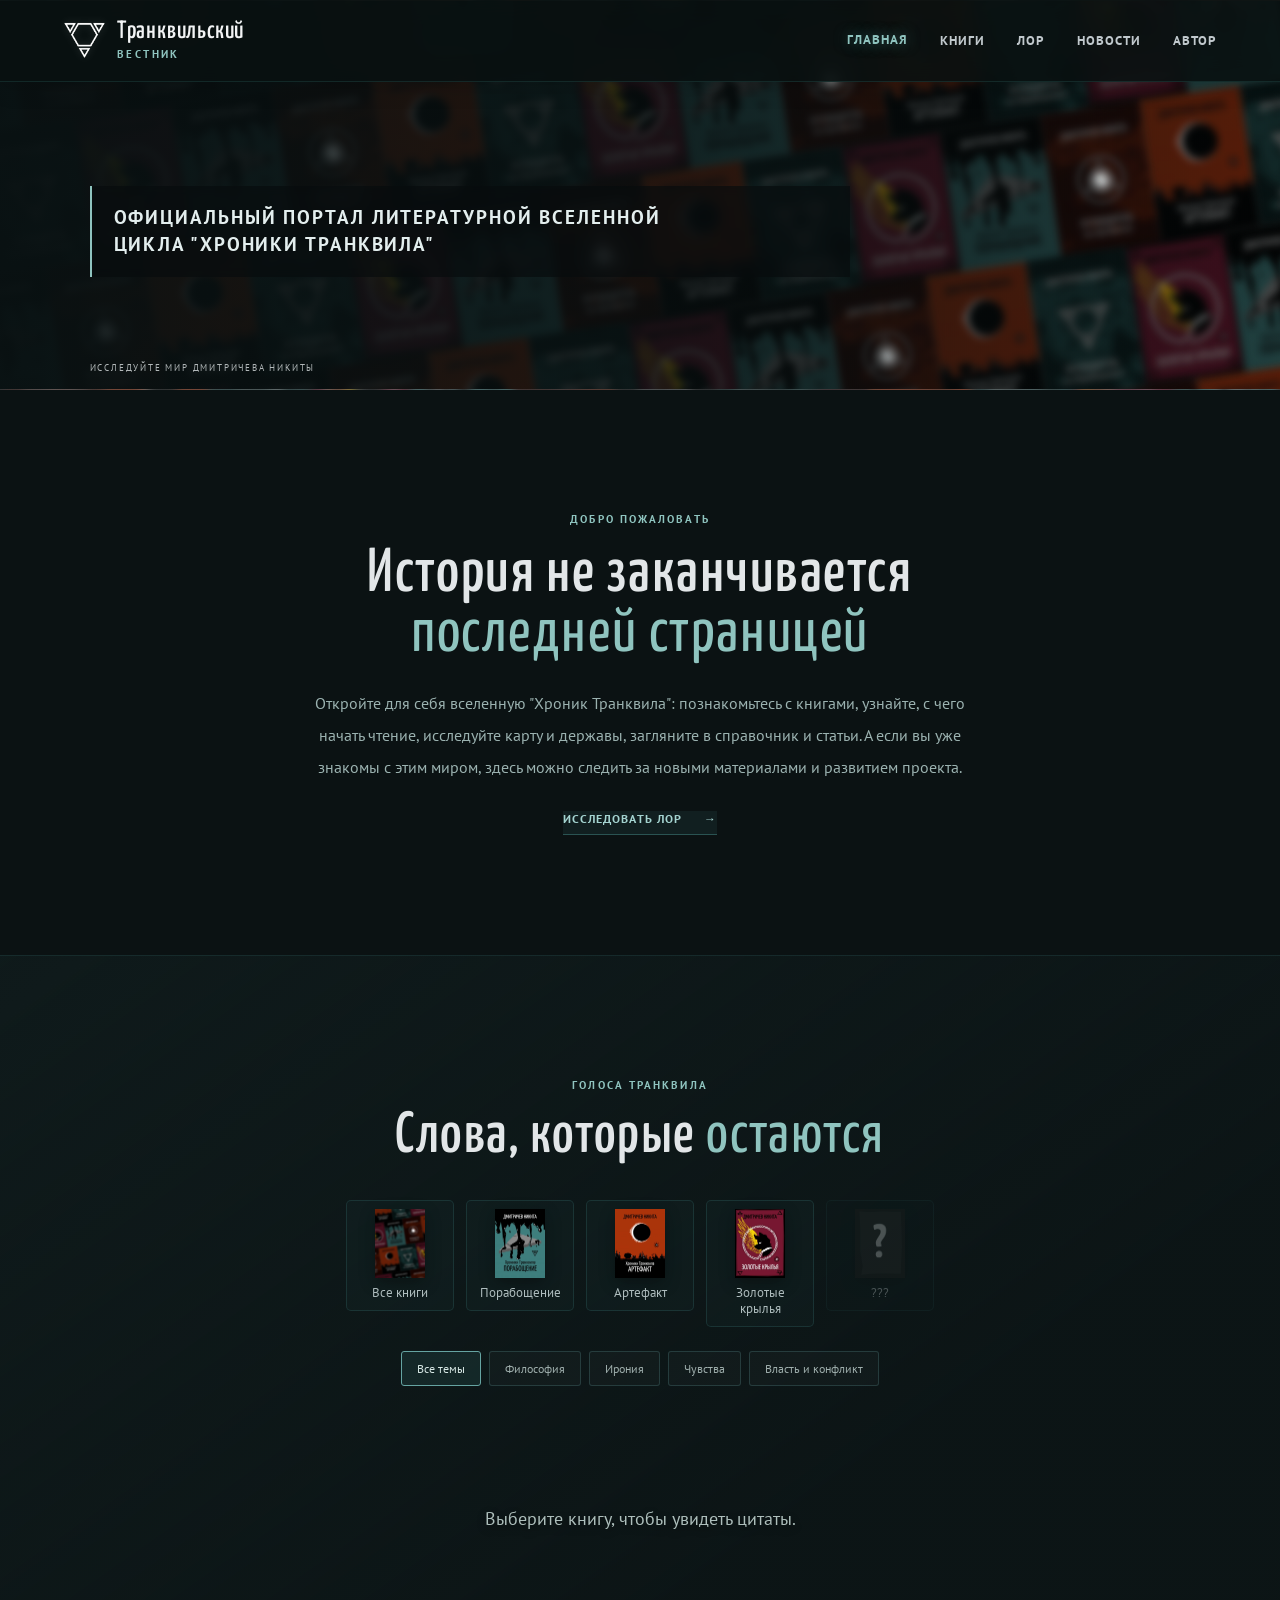
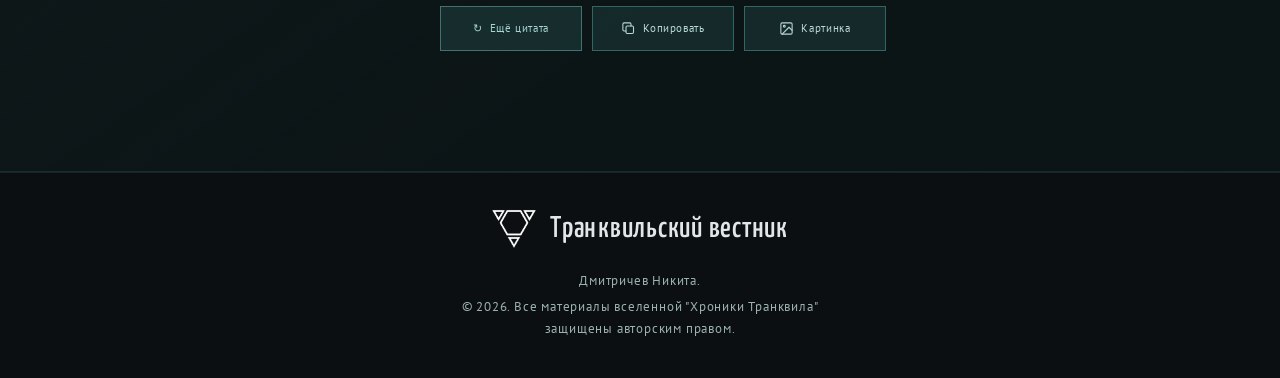
==== commit 0523bed5: "Keep quote counter beside next quote button" ====
--- a/index.html
+++ b/index.html
@@ -61,8 +61,10 @@
           <p class="quote-source" id="quote-source"></p>
         </div>
         <div class="quote-actions">
-          <span class="quote-counter" id="quote-counter" aria-live="polite"></span>
-          <button class="outline-button" id="new-quote" type="button"><span aria-hidden="true">↻</span> Ещё цитата</button>
+          <div class="quote-next-group">
+            <span class="quote-counter" id="quote-counter" aria-live="polite"></span>
+            <button class="outline-button" id="new-quote" type="button"><span aria-hidden="true">↻</span> Ещё цитата</button>
+          </div>
           <button class="outline-button quote-secondary-button" id="copy-quote" type="button"><svg class="quote-button-icon" viewBox="0 0 24 24" aria-hidden="true" focusable="false"><rect x="8" y="8" width="12" height="12" rx="2"/><path d="M16 8V5a2 2 0 0 0-2-2H5a2 2 0 0 0-2 2v9a2 2 0 0 0 2 2h3"/></svg>Копировать</button>
           <button class="outline-button quote-secondary-button" id="make-quote-image" type="button"><svg class="quote-button-icon" viewBox="0 0 24 24" aria-hidden="true" focusable="false"><rect x="3" y="3" width="18" height="18" rx="2"/><circle cx="8.5" cy="8.5" r="1.5"/><path d="m21 15-5-5L5 21"/></svg>Картинка</button>
         </div>
--- a/assets/css/style.css
+++ b/assets/css/style.css
@@ -2246,3 +2246,8 @@
 @media(max-width:680px) {
  .quote-image-actions .outline-button { min-width:0; flex:1 1 calc(50% - 10px); }
 }
+
+
+/* Quote counters */
+.quote-counter { display:inline-flex; align-items:center; justify-content:center; align-self:center; flex:0 0 auto; min-width:42px; color:#8fc4bf; font:400 11px/1 'PT Sans',sans-serif; letter-spacing:.04em; font-variant-numeric:tabular-nums; white-space:nowrap; }
+@media(max-width:680px){ .quote-counter { min-width:36px; font-size:10px; } }
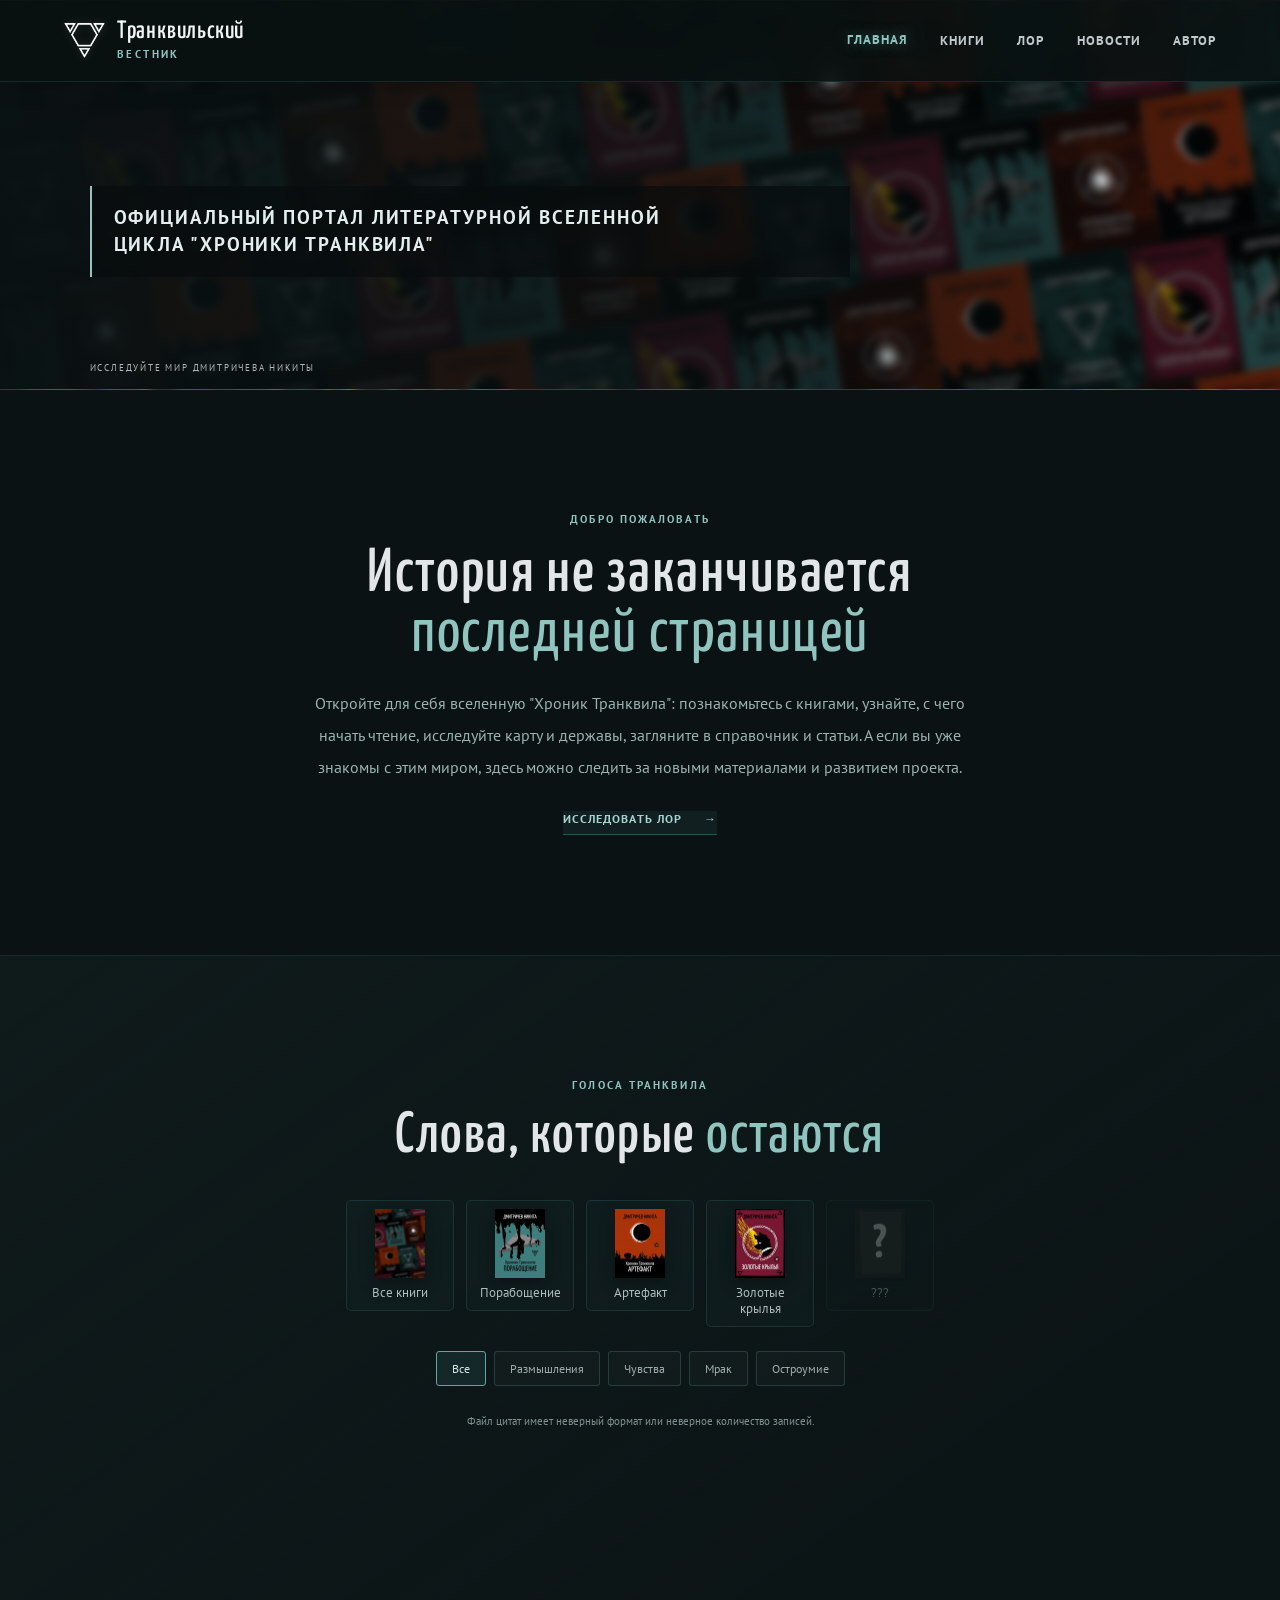
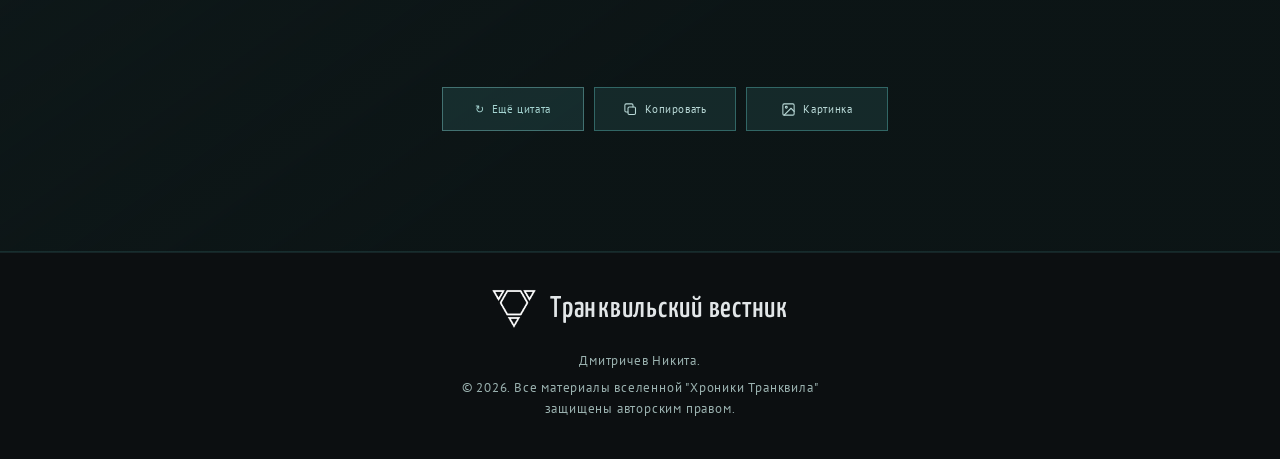
==== commit d7175ad1: "Replace quote theme filters" ====
--- a/index.html
+++ b/index.html
@@ -49,11 +49,11 @@
           <div class="quote-book-filter is-disabled quote-book-coming" title="Скоро" aria-label="??? — Скоро"><img src="/assets/images/books/Обложка%20Неизвестно.png" alt=""><span>???</span></div>
         </div>
         <div class="quote-theme-filters" id="quote-theme-filters" aria-label="Фильтр по тематике">
-          <button class="quote-theme-filter is-active" type="button" data-quote-theme="all" aria-pressed="true">Все темы</button>
-          <button class="quote-theme-filter" type="button" data-quote-theme="Философия" aria-pressed="false">Философия</button>
-          <button class="quote-theme-filter" type="button" data-quote-theme="Ирония" aria-pressed="false">Ирония</button>
+          <button class="quote-theme-filter is-active" type="button" data-quote-theme="all" aria-pressed="true">Все</button>
+          <button class="quote-theme-filter" type="button" data-quote-theme="Размышления" aria-pressed="false">Размышления</button>
           <button class="quote-theme-filter" type="button" data-quote-theme="Чувства" aria-pressed="false">Чувства</button>
-          <button class="quote-theme-filter" type="button" data-quote-theme="Власть и конфликт" aria-pressed="false">Власть и конфликт</button>
+          <button class="quote-theme-filter" type="button" data-quote-theme="Мрак" aria-pressed="false">Мрак</button>
+          <button class="quote-theme-filter" type="button" data-quote-theme="Остроумие" aria-pressed="false">Остроумие</button>
         </div>
         <p class="quote-note" id="quote-status" role="status">Выберите книгу и тему, чтобы увидеть цитаты.</p>
         <div class="quote-display" aria-live="polite">
@@ -82,6 +82,6 @@
     </section>
   </main>
   <footer class="site-footer"><div class="footer-inner"><div class="footer-heading"><img src="/assets/images/countries/%D0%93%D0%B5%D1%80%D0%B1%20%D0%9A%D0%B0%D1%80%D1%82%D1%80%D0%B0%D0%B4%D0%B0%20%D0%B2%D0%B5%D0%BA%D1%82%D0%BE%D1%80.png?v=20261125-white-crests" alt="" class="footer-crest"><h2>Транквильский вестник</h2></div><div class="footer-copy"><p>Дмитричев Никита.</p><p>© 2026. Все материалы вселенной &quot;Хроники Транквила&quot;<br>защищены авторским правом.</p></div></div></footer>
-  <script src="assets/js/main.js?v=20261125-quote-counters-1"></script>
+  <script src="assets/js/main.js?v=20261125-real-quote-pool-1"></script>
 </body>
 </html>
--- a/assets/css/style.css
+++ b/assets/css/style.css
@@ -2251,3 +2251,7 @@
 /* Quote counters */
 .quote-counter { display:inline-flex; align-items:center; justify-content:center; align-self:center; flex:0 0 auto; min-width:42px; color:#8fc4bf; font:400 11px/1 'PT Sans',sans-serif; letter-spacing:.04em; font-variant-numeric:tabular-nums; white-space:nowrap; }
 @media(max-width:680px){ .quote-counter { min-width:36px; font-size:10px; } }
+
+.quote-next-group { display:flex; align-items:center; justify-content:center; gap:8px; }
+.quote-next-group #new-quote { flex:0 0 auto; }
+@media(max-width:680px){ .quote-next-group { flex:1 1 42%; min-width:0; } .quote-next-group #new-quote { flex:1 1 auto; min-width:0; } }
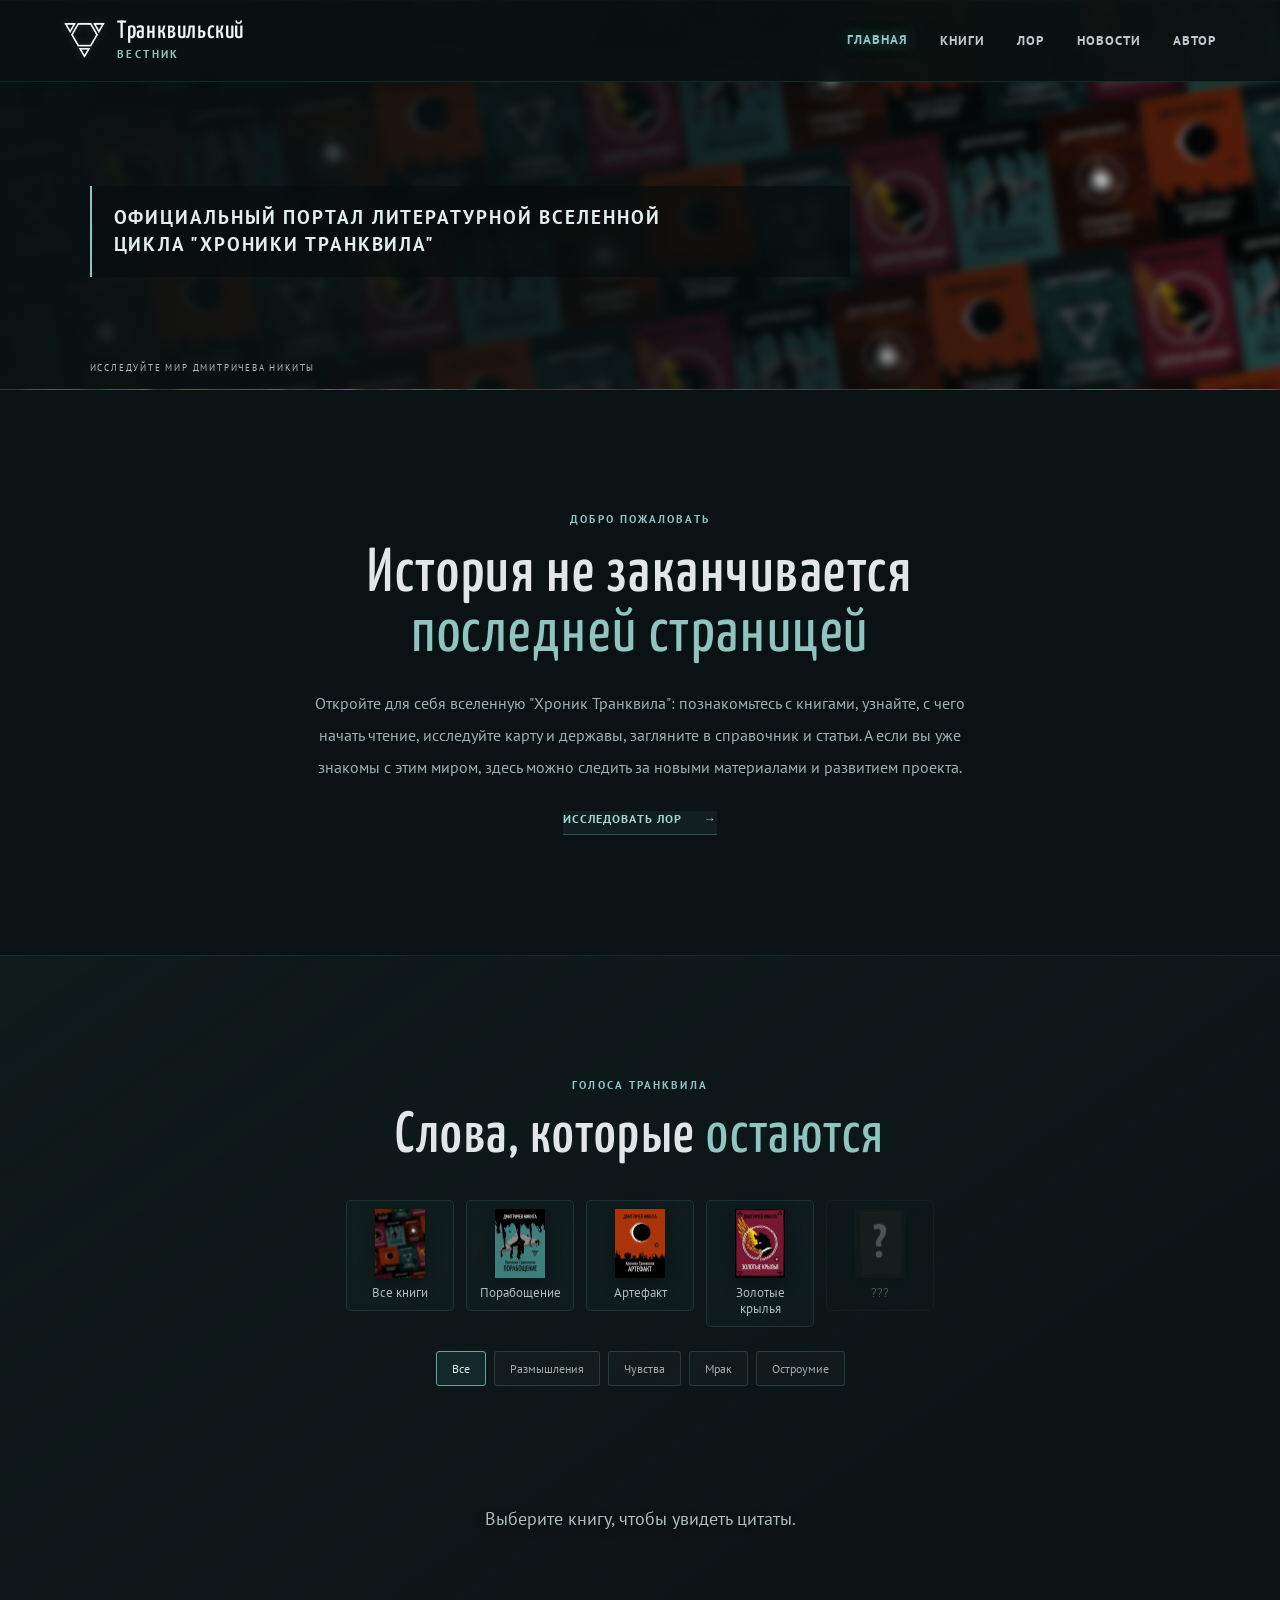
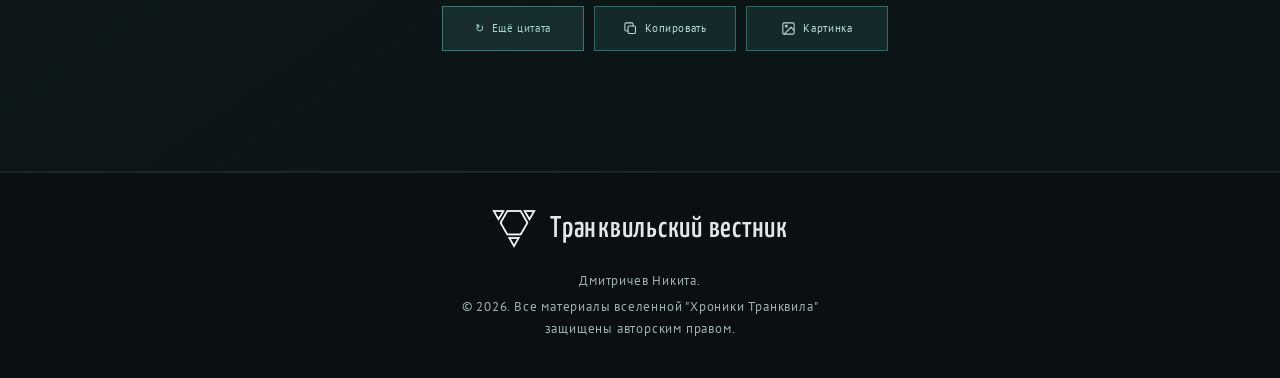
==== commit 0853121d: "Refresh quote generator script cache" ====
--- a/index.html
+++ b/index.html
@@ -82,6 +82,6 @@
     </section>
   </main>
   <footer class="site-footer"><div class="footer-inner"><div class="footer-heading"><img src="/assets/images/countries/%D0%93%D0%B5%D1%80%D0%B1%20%D0%9A%D0%B0%D1%80%D1%82%D1%80%D0%B0%D0%B4%D0%B0%20%D0%B2%D0%B5%D0%BA%D1%82%D0%BE%D1%80.png?v=20261125-white-crests" alt="" class="footer-crest"><h2>Транквильский вестник</h2></div><div class="footer-copy"><p>Дмитричев Никита.</p><p>© 2026. Все материалы вселенной &quot;Хроники Транквила&quot;<br>защищены авторским правом.</p></div></div></footer>
-  <script src="assets/js/main.js?v=20261125-real-quote-pool-1"></script>
+  <script src="assets/js/main.js?v=20261125-quote-fixes-1"></script>
 </body>
 </html>
--- a/assets/css/style.css
+++ b/assets/css/style.css
@@ -2255,3 +2255,9 @@
 .quote-next-group { display:flex; align-items:center; justify-content:center; gap:8px; }
 .quote-next-group #new-quote { flex:0 0 auto; }
 @media(max-width:680px){ .quote-next-group { flex:1 1 42%; min-width:0; } .quote-next-group #new-quote { flex:1 1 auto; min-width:0; } }
+
+
+/* Quote reveal: words fade in without changing the layout. */
+.quote-word { opacity:0; animation:quote-word-reveal .24s ease forwards; }
+@keyframes quote-word-reveal { from { opacity:0; } to { opacity:1; } }
+@media (prefers-reduced-motion:reduce) { .quote-word { opacity:1; animation:none; } }
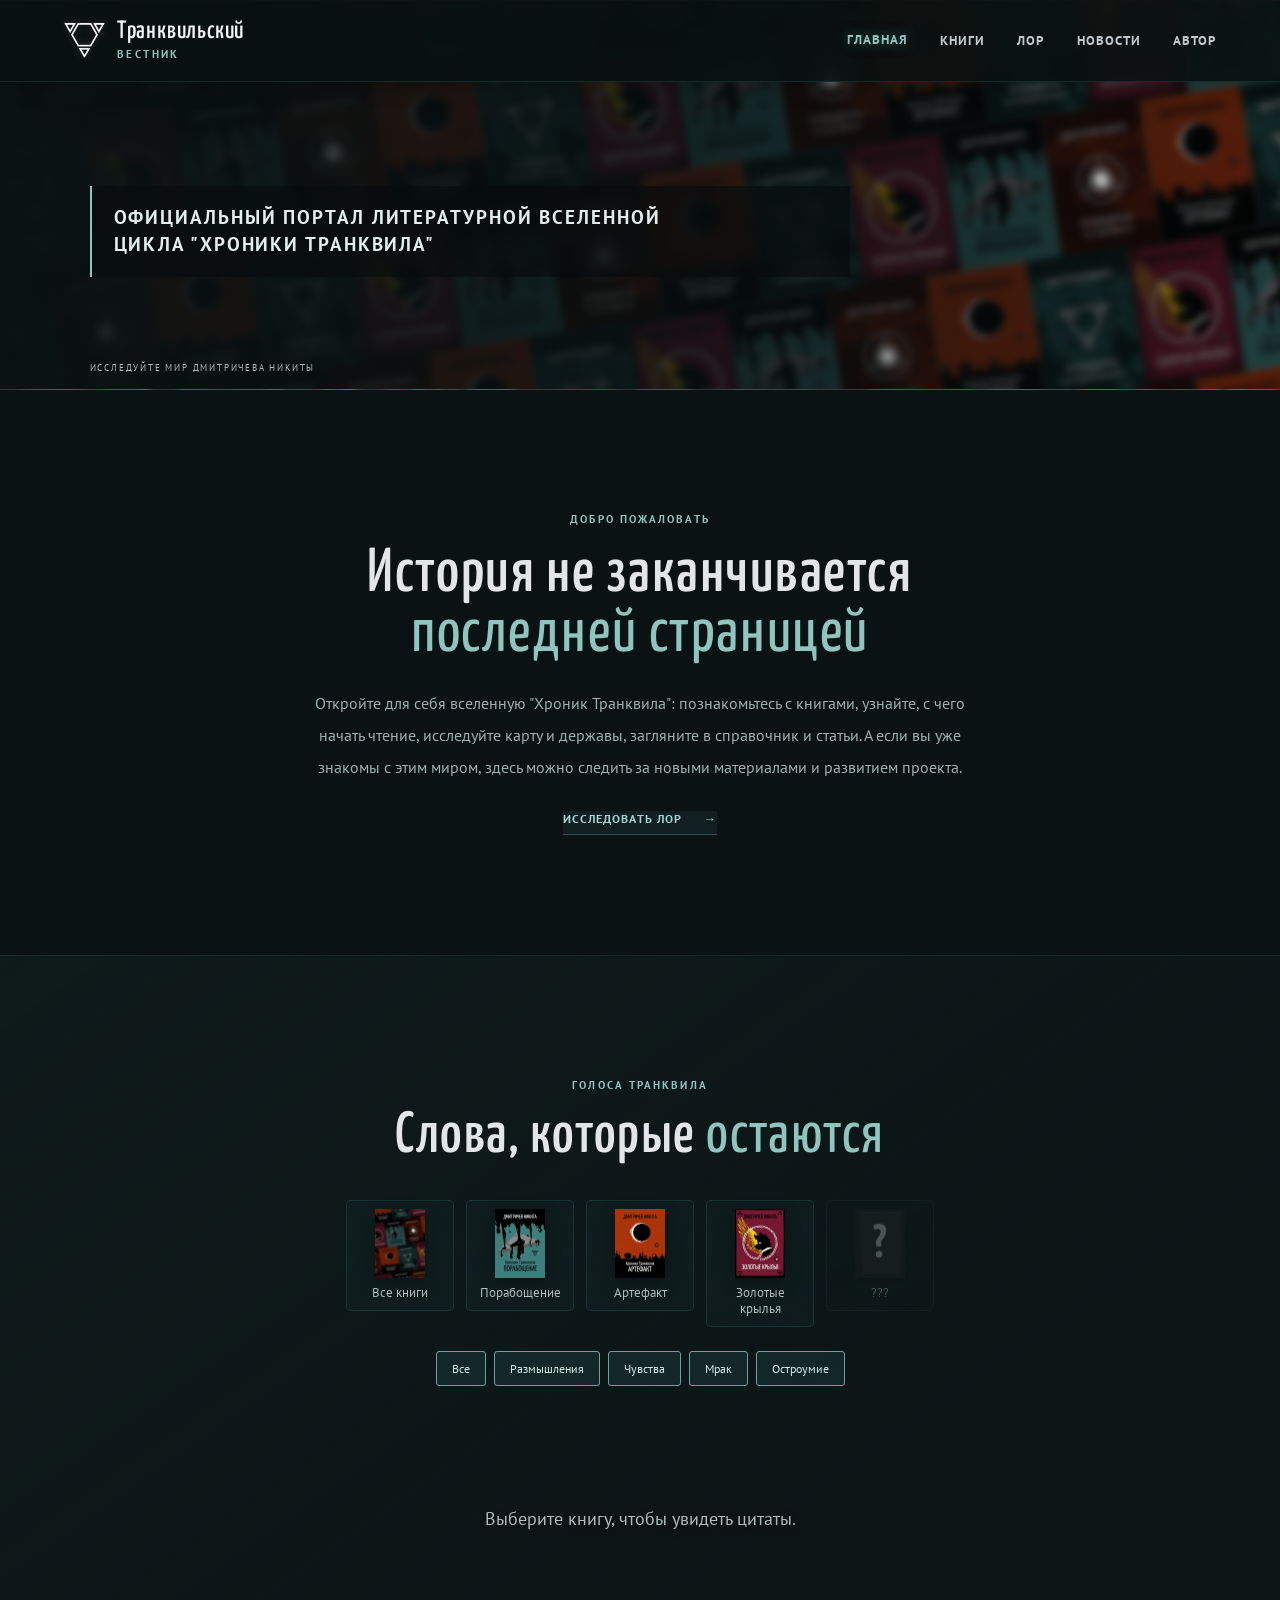
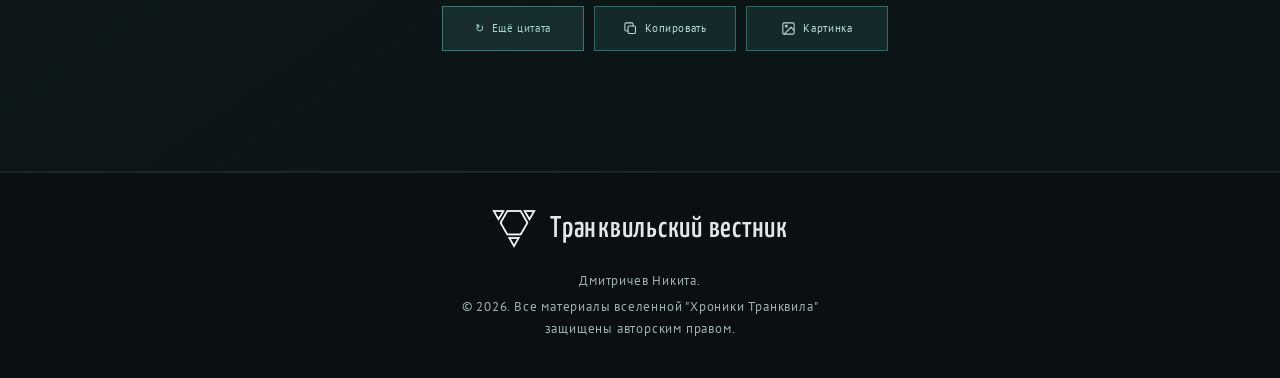
==== commit d1cdb554: "Refresh quote generator script cache" ====
--- a/index.html
+++ b/index.html
@@ -82,6 +82,6 @@
     </section>
   </main>
   <footer class="site-footer"><div class="footer-inner"><div class="footer-heading"><img src="/assets/images/countries/%D0%93%D0%B5%D1%80%D0%B1%20%D0%9A%D0%B0%D1%80%D1%82%D1%80%D0%B0%D0%B4%D0%B0%20%D0%B2%D0%B5%D0%BA%D1%82%D0%BE%D1%80.png?v=20261125-white-crests" alt="" class="footer-crest"><h2>Транквильский вестник</h2></div><div class="footer-copy"><p>Дмитричев Никита.</p><p>© 2026. Все материалы вселенной &quot;Хроники Транквила&quot;<br>защищены авторским правом.</p></div></div></footer>
-  <script src="assets/js/main.js?v=20261125-quote-fixes-1"></script>
+  <script src="assets/js/main.js?v=20261125-multi-theme-1"></script>
 </body>
 </html>
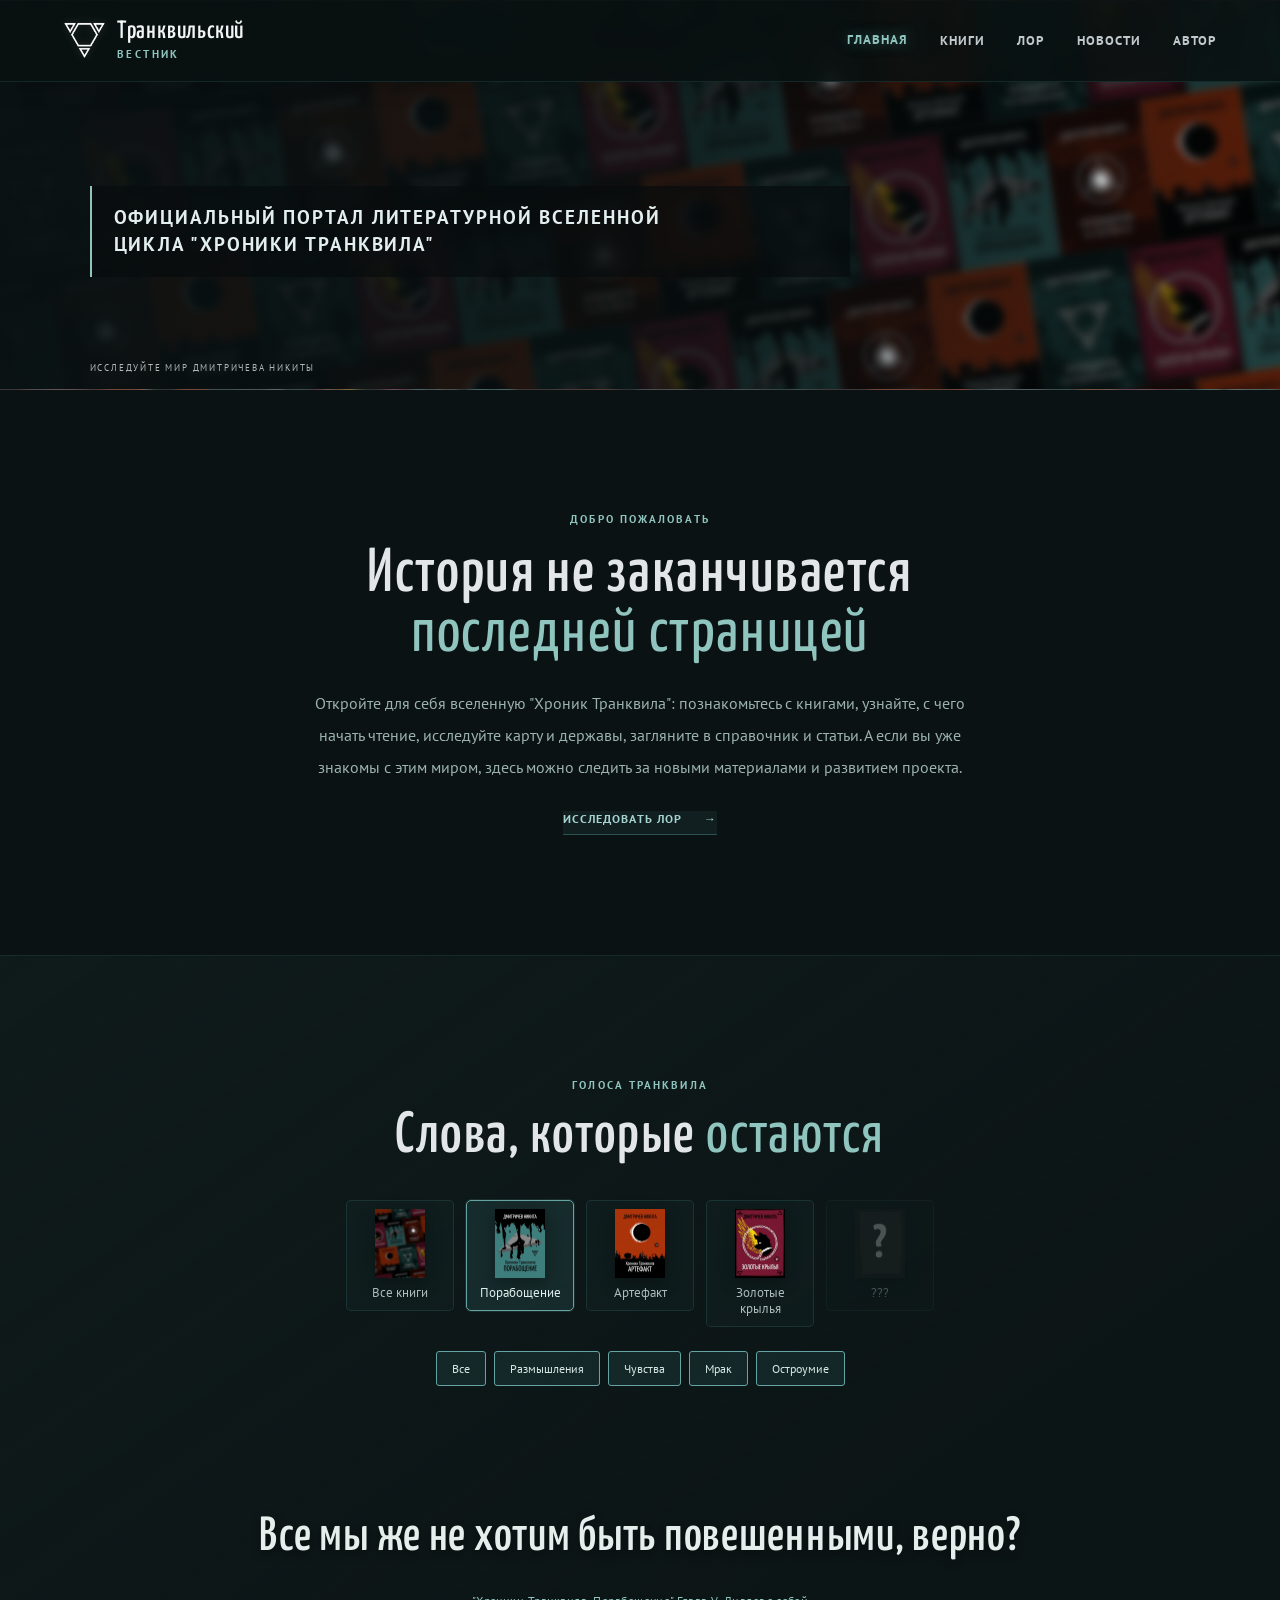
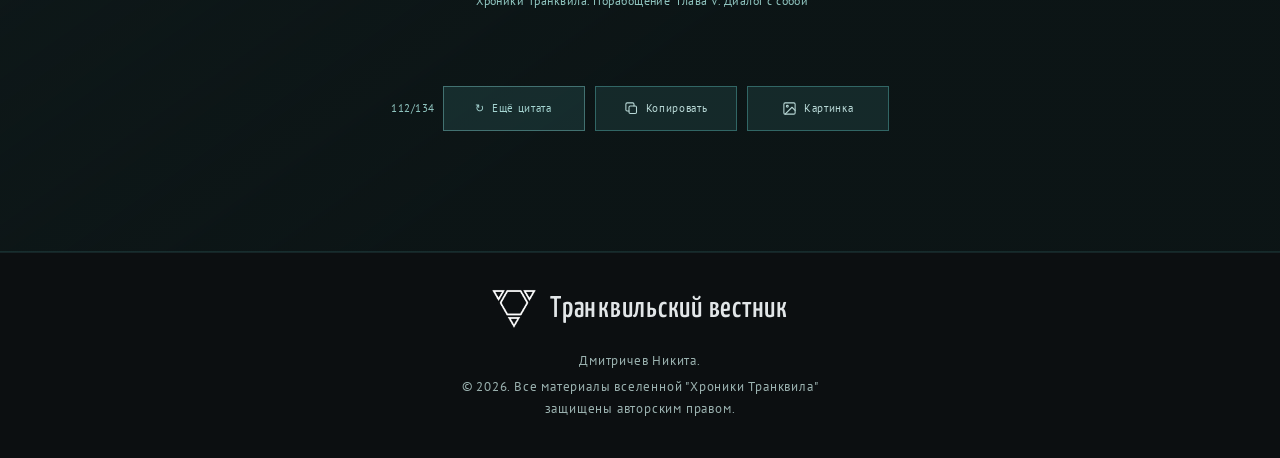
==== commit 1279cff4: "Refresh quote generator script cache" ====
--- a/index.html
+++ b/index.html
@@ -82,6 +82,6 @@
     </section>
   </main>
   <footer class="site-footer"><div class="footer-inner"><div class="footer-heading"><img src="/assets/images/countries/%D0%93%D0%B5%D1%80%D0%B1%20%D0%9A%D0%B0%D1%80%D1%82%D1%80%D0%B0%D0%B4%D0%B0%20%D0%B2%D0%B5%D0%BA%D1%82%D0%BE%D1%80.png?v=20261125-white-crests" alt="" class="footer-crest"><h2>Транквильский вестник</h2></div><div class="footer-copy"><p>Дмитричев Никита.</p><p>© 2026. Все материалы вселенной &quot;Хроники Транквила&quot;<br>защищены авторским правом.</p></div></div></footer>
-  <script src="assets/js/main.js?v=20261125-multi-theme-1"></script>
+  <script src="assets/js/main.js?v=20261125-default-book-1"></script>
 </body>
 </html>
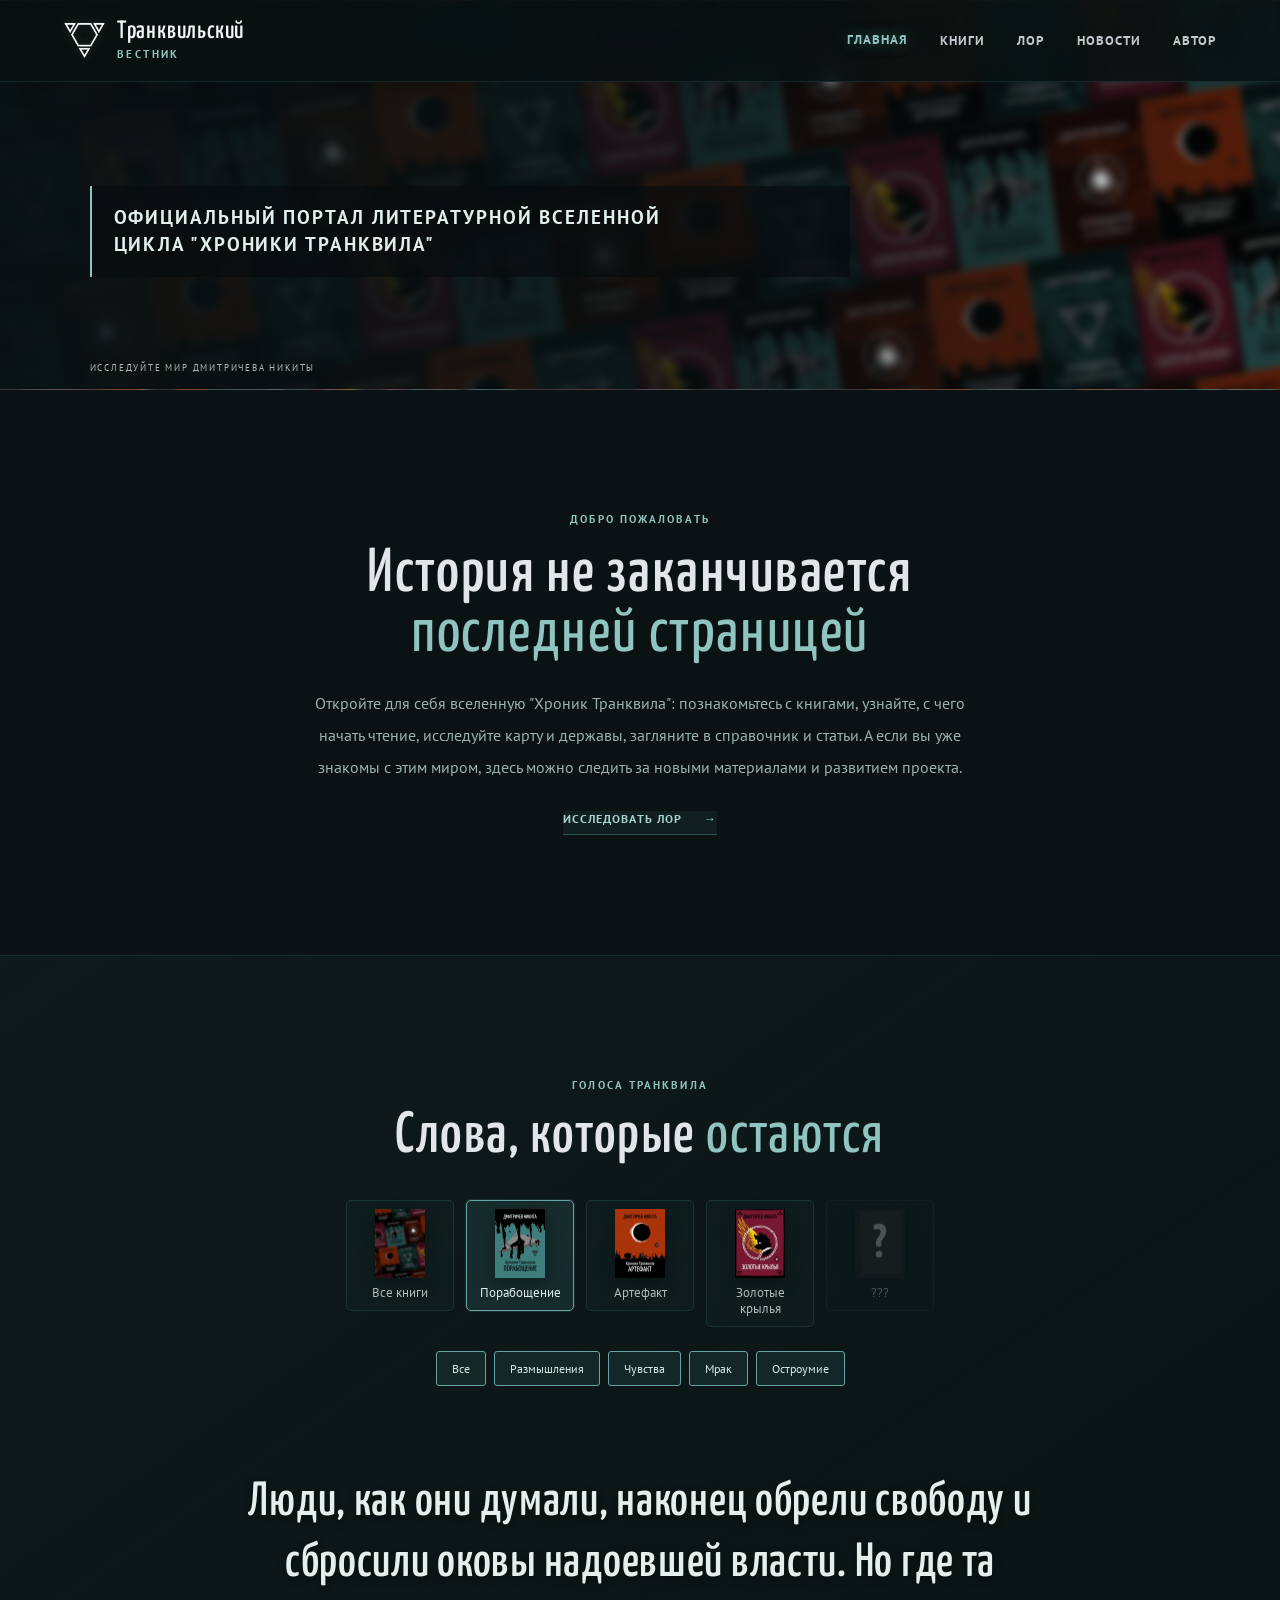
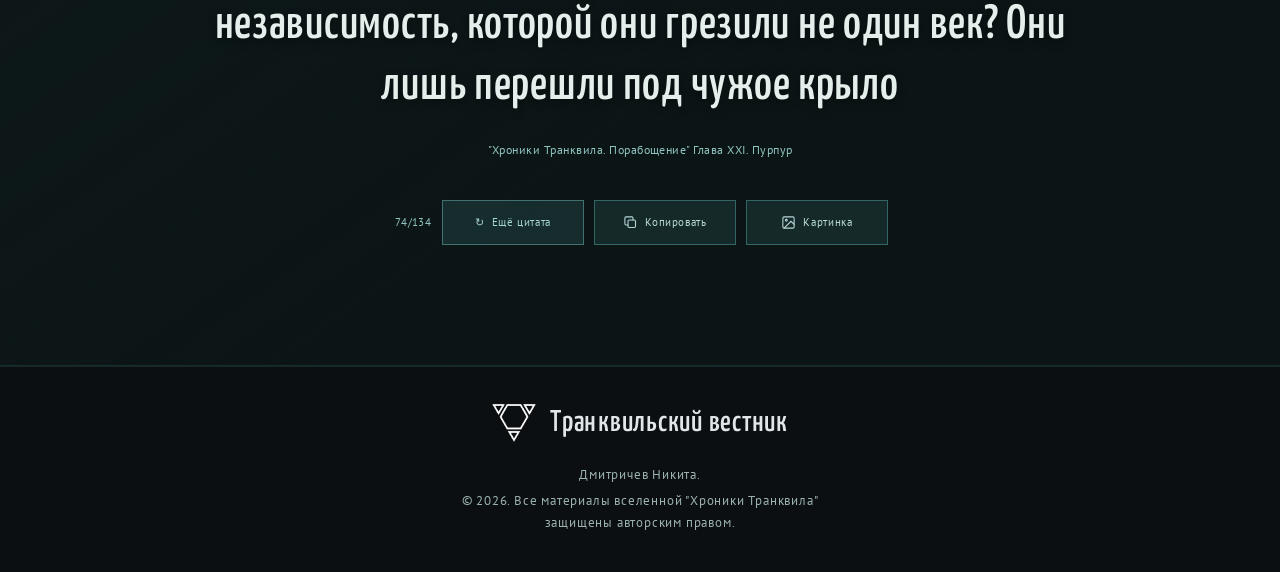
==== commit ee07b192: "Refresh quote generator script cache" ====
--- a/index.html
+++ b/index.html
@@ -82,6 +82,6 @@
     </section>
   </main>
   <footer class="site-footer"><div class="footer-inner"><div class="footer-heading"><img src="/assets/images/countries/%D0%93%D0%B5%D1%80%D0%B1%20%D0%9A%D0%B0%D1%80%D1%82%D1%80%D0%B0%D0%B4%D0%B0%20%D0%B2%D0%B5%D0%BA%D1%82%D0%BE%D1%80.png?v=20261125-white-crests" alt="" class="footer-crest"><h2>Транквильский вестник</h2></div><div class="footer-copy"><p>Дмитричев Никита.</p><p>© 2026. Все материалы вселенной &quot;Хроники Транквила&quot;<br>защищены авторским правом.</p></div></div></footer>
-  <script src="assets/js/main.js?v=20261125-default-book-1"></script>
+  <script src="assets/js/main.js?v=20261125-empty-filter-messages-1"></script>
 </body>
 </html>
